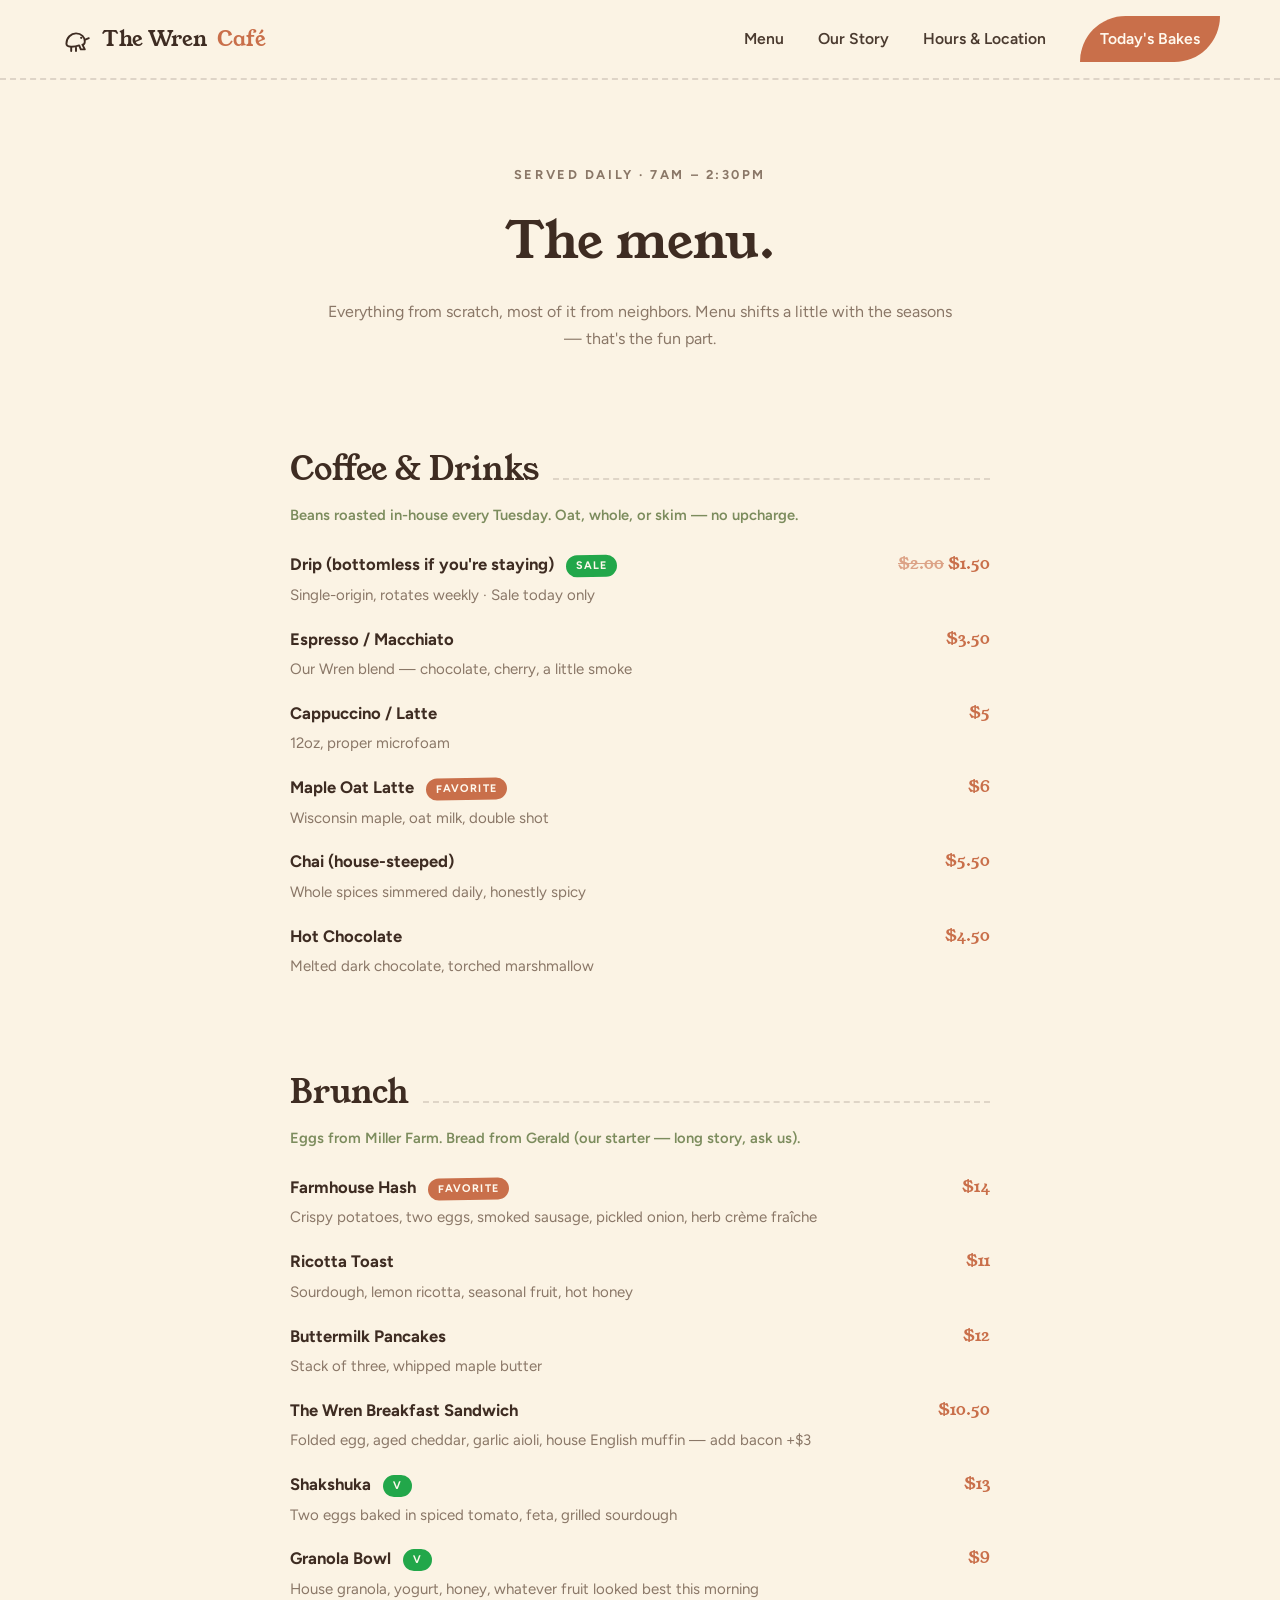
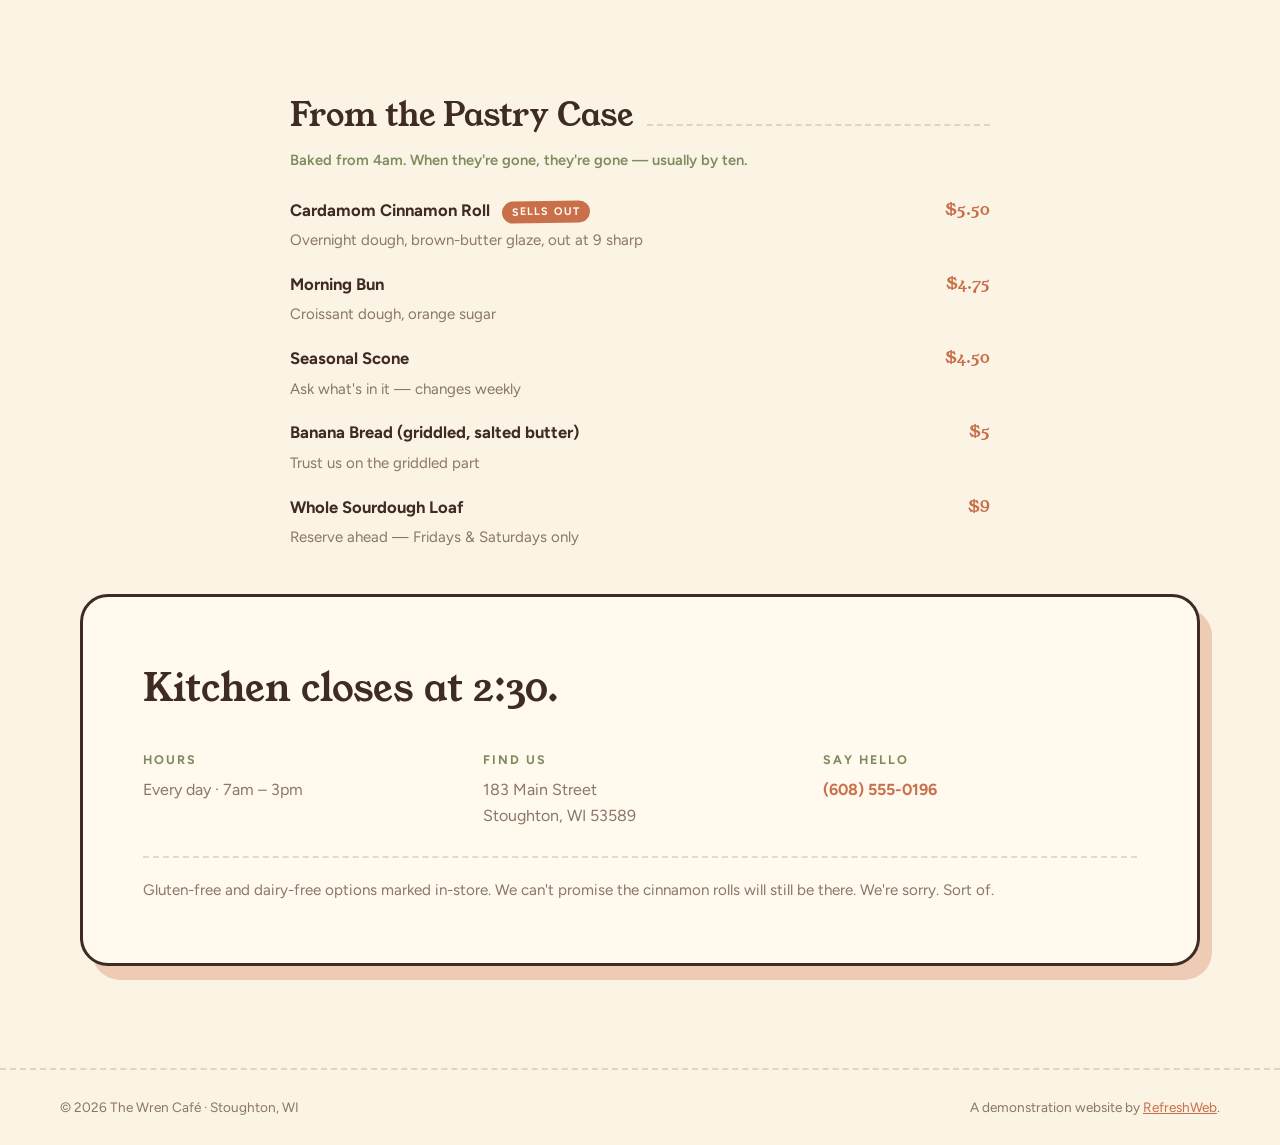
==== menu.html @ a98f98ad "Add explicit protected-logo marker and semantic alert tokens data-rw-protected="brand-logo" on the h" ====
<!DOCTYPE html>
<html lang="en">
<head>
  <meta charset="UTF-8">
  <meta name="viewport" content="width=device-width, initial-scale=1.0">
  <title>Menu — The Wren Café</title>
  <meta name="description" content="Breakfast, brunch, house-roasted coffee, and daily pastries at The Wren Café in Stoughton, WI.">
  <link rel="preconnect" href="https://fonts.googleapis.com">
  <link rel="preconnect" href="https://fonts.gstatic.com" crossorigin>
  <link href="https://fonts.googleapis.com/css2?family=Young+Serif&family=Figtree:ital,wght@0,400;0,500;0,600;0,700;1,400&display=swap" rel="stylesheet">
  <link rel="stylesheet" href="styles.css">
  <script>document.documentElement.classList.add("js")</script>
</head>
<body>

  <header class="site-header">
    <a href="index.html" class="brand" data-rw-protected="brand-logo">
      <svg class="brand-mark" viewBox="0 0 40 40" aria-hidden="true">
        <path d="M8 26c0-8 6-13 12-13 7 0 11 5 11 10 0 2-1 4-3 4l3 6h-5l-2-5c-6 2-16 3-16-2z" fill="none" stroke="currentColor" stroke-width="2.4" stroke-linejoin="round"/>
        <circle cx="26.5" cy="18.5" r="1.4" fill="currentColor"/>
        <path d="M31 21l5-2" stroke="currentColor" stroke-width="2.4" stroke-linecap="round"/>
        <path d="M14 31v4M20 31v4" stroke="currentColor" stroke-width="2.4" stroke-linecap="round"/>
      </svg>
      The Wren <span>Café</span>
    </a>
    <nav class="site-nav" id="site-nav">
      <a href="menu.html">Menu</a>
      <a href="index.html#home-story">Our Story</a>
      <a href="index.html#home-visit">Hours &amp; Location</a>
      <a href="menu.html#menu-pastry" class="nav-cta">Today's Bakes</a>
    </nav>
    <button class="nav-toggle" id="nav-toggle" aria-label="Menu"><span></span><span></span></button>
  </header>

  <main>
    <section class="page-hero" id="menu-hero">
      <p class="eyebrow reveal">Served daily · 7am – 2:30pm</p>
      <h1 class="reveal">The menu.</h1>
      <p class="reveal">Everything from scratch, most of it from neighbors. Menu shifts a little with the seasons — that's the fun part.</p>
    </section>

    <section class="menu-section" id="menu-coffee">
      <h2 class="reveal">Coffee &amp; Drinks</h2>
      <p class="menu-note reveal">Beans roasted in-house every Tuesday. Oat, whole, or skim — no upcharge.</p>
      <ul class="menu-list">
        <li class="reveal"><strong>Drip (bottomless if you're staying) <span class="menu-flag">sale</span></strong><span class="menu-price"><span style="text-decoration: line-through; opacity: 0.6;">$2.00</span> <span style="color: inherit;">$1.50</span></span><em>Single-origin, rotates weekly · Sale today only</em></li>
        <li class="reveal"><strong>Espresso / Macchiato</strong><span class="menu-price">$3.50</span><em>Our Wren blend — chocolate, cherry, a little smoke</em></li>
        <li class="reveal"><strong>Cappuccino / Latte</strong><span class="menu-price">$5</span><em>12oz, proper microfoam</em></li>
        <li class="reveal"><strong>Maple Oat Latte <span class="menu-flag hot">favorite</span></strong><span class="menu-price">$6</span><em>Wisconsin maple, oat milk, double shot</em></li>
        <li class="reveal"><strong>Chai (house-steeped)</strong><span class="menu-price">$5.50</span><em>Whole spices simmered daily, honestly spicy</em></li>
        <li class="reveal"><strong>Hot Chocolate</strong><span class="menu-price">$4.50</span><em>Melted dark chocolate, torched marshmallow</em></li>
      </ul>
    </section>

    <section class="menu-section" id="menu-brunch">
      <h2 class="reveal">Brunch</h2>
      <p class="menu-note reveal">Eggs from Miller Farm. Bread from Gerald (our starter — long story, ask us).</p>
      <ul class="menu-list">
        <li class="reveal"><strong>Farmhouse Hash <span class="menu-flag hot">favorite</span></strong><span class="menu-price">$14</span><em>Crispy potatoes, two eggs, smoked sausage, pickled onion, herb crème fraîche</em></li>
        <li class="reveal"><strong>Ricotta Toast</strong><span class="menu-price">$11</span><em>Sourdough, lemon ricotta, seasonal fruit, hot honey</em></li>
        <li class="reveal"><strong>Buttermilk Pancakes</strong><span class="menu-price">$12</span><em>Stack of three, whipped maple butter</em></li>
        <li class="reveal"><strong>The Wren Breakfast Sandwich</strong><span class="menu-price">$10.50</span><em>Folded egg, aged cheddar, garlic aioli, house English muffin — add bacon +$3</em></li>
        <li class="reveal"><strong>Shakshuka <span class="menu-flag">v</span></strong><span class="menu-price">$13</span><em>Two eggs baked in spiced tomato, feta, grilled sourdough</em></li>
        <li class="reveal"><strong>Granola Bowl <span class="menu-flag">v</span></strong><span class="menu-price">$9</span><em>House granola, yogurt, honey, whatever fruit looked best this morning</em></li>
      </ul>
    </section>

    <section class="menu-section" id="menu-pastry">
      <h2 class="reveal">From the Pastry Case</h2>
      <p class="menu-note reveal">Baked from 4am. When they're gone, they're gone — usually by ten.</p>
      <ul class="menu-list">
        <li class="reveal"><strong>Cardamom Cinnamon Roll <span class="menu-flag hot">sells out</span></strong><span class="menu-price">$5.50</span><em>Overnight dough, brown-butter glaze, out at 9 sharp</em></li>
        <li class="reveal"><strong>Morning Bun</strong><span class="menu-price">$4.75</span><em>Croissant dough, orange sugar</em></li>
        <li class="reveal"><strong>Seasonal Scone</strong><span class="menu-price">$4.50</span><em>Ask what's in it — changes weekly</em></li>
        <li class="reveal"><strong>Banana Bread (griddled, salted butter)</strong><span class="menu-price">$5</span><em>Trust us on the griddled part</em></li>
        <li class="reveal"><strong>Whole Sourdough Loaf</strong><span class="menu-price">$9</span><em>Reserve ahead — Fridays &amp; Saturdays only</em></li>
      </ul>
    </section>

    <section class="visit">
      <div class="visit-card reveal">
        <h2>Kitchen closes at 2:30.</h2>
        <div class="visit-grid">
          <div><h4>Hours</h4><p>Every day · 7am – 3pm</p></div>
          <div><h4>Find us</h4><p>183 Main Street<br>Stoughton, WI 53589</p></div>
          <div><h4>Say hello</h4><p><a href="tel:+16085550196">(608) 555-0196</a></p></div>
        </div>
        <p class="visit-note">Gluten-free and dairy-free options marked in-store. We can't promise the cinnamon rolls will still be there. We're sorry. Sort of.</p>
      </div>
    </section>
  </main>

  <footer class="site-footer">
    <p>© <span id="year"></span> The Wren Café · Stoughton, WI</p>
    <p class="footer-fine">A demonstration website by <a href="https://refreshweb.io">RefreshWeb</a>.</p>
  </footer>

  <script src="app.js"></script>
</body>
</html>
---- styles.css ----
/* ————— The Wren Café — warm & organic —————
   Palette: butter cream / espresso / terracotta / sage
   Type: Young Serif (display) + Figtree (body)     */

:root {
  --butter:     #FBF3E4;
  --cream:      #FFF9EE;
  --espresso:   #3E2C22;
  --espresso-d: #2C1F18;
  --terracotta: #C96F4A;
  --terra-soft: #E8B49B;
  --sage:       #7C8C5D;
  --ink:        #4A3A2F;
  --ink-soft:   #8A7767;
  --line:       rgba(62, 44, 34, 0.15);

  /* Semantic status tokens — derived from the site's own palette so
     alerts/success/error states stay on-brand instead of using generic
     red/green/yellow. */
  --success: var(--sage);     /* existing muted sage green */
  --warning: var(--terra-soft); /* existing pale peach, soft warning tone */
  --error:   #A85A3A;         /* deeper terracotta, distinct from decorative --terracotta */
  --info:    var(--terra-soft);

  --font-display: "Young Serif", Georgia, serif;
  --font-body:    "Figtree", -apple-system, sans-serif;
}

* { margin: 0; padding: 0; box-sizing: border-box; }
html { scroll-behavior: smooth; }

body {
  font-family: var(--font-body);
  background: var(--butter);
  color: var(--ink);
  line-height: 1.65;
  -webkit-font-smoothing: antialiased;
}

h1, h2, h3 { font-family: var(--font-display); font-weight: 400; color: var(--espresso); }
a { color: inherit; }

/* ————— Header ————— */
/* backdrop-filter lives on ::before (a sibling of .site-nav in the box
   tree), NOT on .site-header itself — putting it on the header would make
   the header the containing block for its fixed-position .site-nav child
   on mobile, collapsing the full-screen menu to the header's own height. */
.site-header {
  position: sticky; top: 0; z-index: 40;
  display: flex; align-items: center; justify-content: space-between;
  padding: 16px clamp(20px, 5vw, 60px);
  border-bottom: 2px dashed var(--line);
}
.site-header::before {
  content: ""; position: absolute; inset: 0; z-index: -1;
  background: color-mix(in srgb, var(--butter) 90%, transparent);
  backdrop-filter: blur(10px);
}

.brand {
  display: flex; align-items: center; gap: 10px;
  font-family: var(--font-display); font-size: 1.3rem; color: var(--espresso);
  text-decoration: none;
}
.brand span { color: var(--terracotta); }
.brand-mark { width: 32px; height: 32px; color: var(--espresso); }

.site-nav { display: flex; align-items: center; gap: clamp(18px, 3vw, 34px); }
.site-nav a {
  text-decoration: none; font-weight: 600; font-size: 0.98rem; color: var(--ink);
  transition: color 0.2s;
}
.site-nav a:hover { color: var(--terracotta); }
.nav-cta {
  background: var(--terracotta); color: var(--cream) !important;
  padding: 10px 20px; border-radius: 999px 8px 999px 8px;
  transition: border-radius 0.25s ease, background 0.2s !important;
}
.nav-cta:hover { border-radius: 8px 999px 8px 999px; background: #b55e3b; }

.nav-toggle { display: none; }

/* ————— Buttons & links ————— */
.btn {
  display: inline-block; text-decoration: none; text-align: center; cursor: pointer; border: none;
  font-family: var(--font-body); font-weight: 700; font-size: 1.02rem;
  padding: 15px 32px; border-radius: 999px 12px 999px 12px;
  transition: border-radius 0.25s ease, transform 0.2s ease, background 0.2s;
}
.btn:hover { border-radius: 12px 999px 12px 999px; transform: translateY(-2px); }
.btn-primary { background: var(--espresso); color: var(--cream); box-shadow: 0 10px 26px rgba(62, 44, 34, 0.25); }
.btn-primary:hover { background: var(--espresso-d); }
.btn-soft { background: rgba(62, 44, 34, 0.08); color: var(--espresso); }

.eyebrow {
  font-size: 0.8rem; font-weight: 700; letter-spacing: 0.2em; text-transform: uppercase;
  color: var(--sage); margin-bottom: 14px;
}
.eyebrow.light { color: var(--terra-soft); }

.text-link { font-weight: 700; color: var(--espresso); text-decoration: none; border-bottom: 2px solid var(--terracotta); padding-bottom: 2px; }
.text-link.light { color: var(--cream); border-color: var(--terra-soft); }

/* ————— Hero ————— */
.hero {
  display: grid; grid-template-columns: 1.15fr 0.85fr; align-items: center;
  gap: clamp(24px, 5vw, 60px);
  max-width: 1200px; margin: 0 auto;
  padding: clamp(48px, 8vw, 104px) clamp(20px, 5vw, 60px);
}

.hero h1 {
  font-size: clamp(2.1rem, 4.8vw, 3.5rem); line-height: 1.12; margin-bottom: 22px;
}
.tilt {
  display: inline-block; background: var(--terracotta); color: var(--cream);
  padding: 0 14px 4px; border-radius: 12px; transform: rotate(-2deg);
}
.hero-lede { font-size: 1.12rem; color: var(--ink-soft); max-width: 50ch; margin-bottom: 30px; }
.hero-actions { display: flex; gap: 14px; flex-wrap: wrap; }

/* hero art — CSS coffee cup */
.hero-plate { position: relative; display: grid; place-items: center; }
.plate {
  width: clamp(240px, 26vw, 330px); aspect-ratio: 1; border-radius: 50%;
  background: radial-gradient(circle at 35% 30%, var(--cream), #F3E5C9 70%);
  border: 3px solid var(--espresso);
  display: grid; place-items: center;
  box-shadow: 12px 14px 0 rgba(62, 44, 34, 0.15);
}
.cup { position: relative; width: 46%; }
.cup-body {
  width: 100%; aspect-ratio: 1.5; border-radius: 0 0 46% 46% / 0 0 80% 80%;
  background: var(--terracotta); border: 3px solid var(--espresso); border-top-width: 4px;
  position: relative;
}
.cup-body::after {
  content: ""; position: absolute; right: -26px; top: 8%;
  width: 26px; height: 55%; border: 3px solid var(--espresso); border-left: none;
  border-radius: 0 20px 20px 0;
}
.saucer {
  width: 130%; height: 14px; margin: 6px 0 0 -15%;
  background: var(--cream); border: 3px solid var(--espresso); border-radius: 999px;
}
.steam { position: absolute; top: -44px; left: 0; right: 0; display: flex; justify-content: center; gap: 12px; }
.steam i {
  width: 4px; height: 30px; border-radius: 4px; background: var(--espresso); opacity: 0.35;
  animation: steam 2.6s ease-in-out infinite;
}
.steam i:nth-child(2) { animation-delay: 0.5s; height: 38px; }
.steam i:nth-child(3) { animation-delay: 1s; }
@keyframes steam {
  0%, 100% { transform: translateY(0) scaleY(0.9); opacity: 0.15; }
  50%      { transform: translateY(-8px) scaleY(1.1); opacity: 0.4; }
}
.hero-sticker {
  position: absolute; top: 4%; right: 6%;
  width: 74px; aspect-ratio: 1; border-radius: 50%;
  background: var(--sage); color: var(--cream);
  font-family: var(--font-display); font-size: 1rem; line-height: 1.1;
  display: grid; place-content: center; text-align: center;
  transform: rotate(8deg);
  box-shadow: 4px 6px 0 rgba(62, 44, 34, 0.18);
}

/* ————— Wave dividers ————— */
.wave { display: block; width: 100%; height: 48px; }
.wave.flip { transform: scaleY(-1); }

/* ————— Favorites (dark band) ————— */
.favorites {
  background: var(--espresso); color: var(--cream);
  padding: clamp(48px, 7vw, 90px) clamp(20px, 5vw, 60px) clamp(56px, 8vw, 100px);
  text-align: center;
}
.section-head { max-width: 680px; margin: 0 auto 44px; }
.section-head h2 { font-size: clamp(1.7rem, 3.4vw, 2.5rem); color: var(--cream); }

.fav-grid {
  display: grid; grid-template-columns: repeat(auto-fit, minmax(230px, 1fr));
  gap: 18px; max-width: 1120px; margin: 0 auto 36px; text-align: left;
}
.fav-card {
  position: relative;
  background: var(--espresso-d); border: 1px solid rgba(251, 243, 228, 0.14);
  border-radius: 20px 6px 20px 6px; padding: 28px 24px;
  transition: transform 0.22s ease, border-color 0.22s;
}
.fav-card:hover { transform: translateY(-6px) rotate(-0.5deg); border-color: var(--terra-soft); }
.fav-badge {
  position: absolute; top: -12px; right: 16px;
  background: var(--terracotta); color: var(--cream);
  font-size: 0.72rem; font-weight: 700; letter-spacing: 0.12em; text-transform: uppercase;
  padding: 4px 12px; border-radius: 999px; transform: rotate(2deg);
}
.fav-card h3 { color: var(--cream); font-size: 1.18rem; margin-bottom: 10px; }
.fav-card p { font-size: 0.93rem; color: rgba(251, 243, 228, 0.72); margin-bottom: 16px; }
.fav-price { font-family: var(--font-display); color: var(--terra-soft); font-size: 1.1rem; }

/* ————— Story ————— */
.story {
  display: grid; grid-template-columns: 0.8fr 1.2fr; align-items: center;
  gap: clamp(28px, 5vw, 72px);
  max-width: 1120px; margin: 0 auto;
  padding: clamp(56px, 8vw, 104px) clamp(20px, 5vw, 60px);
}
.story-frame {
  background: var(--cream); border: 3px solid var(--espresso);
  border-radius: 50% 50% 50% 50% / 42% 42% 58% 58%;
  padding: 8%;
  box-shadow: 10px 12px 0 rgba(124, 140, 93, 0.35);
  transform: rotate(-2deg);
}
.story-wren { display: block; width: 100%; }
.story-copy h2 { font-size: clamp(1.7rem, 3.2vw, 2.4rem); margin-bottom: 20px; }
.story-copy p { color: var(--ink-soft); margin-bottom: 16px; max-width: 58ch; }

/* ————— Visit ————— */
.visit { padding: 0 clamp(20px, 5vw, 60px) clamp(64px, 8vw, 110px); }
.visit-card {
  max-width: 1120px; margin: 0 auto;
  background: var(--cream); border: 3px solid var(--espresso);
  border-radius: 28px; padding: clamp(32px, 5vw, 60px);
  box-shadow: 12px 14px 0 rgba(201, 111, 74, 0.3);
}
.visit-card h2 { font-size: clamp(1.7rem, 3.2vw, 2.4rem); margin-bottom: 30px; }
.visit-grid { display: grid; grid-template-columns: repeat(auto-fit, minmax(200px, 1fr)); gap: 26px; margin-bottom: 26px; }
.visit-grid h4 {
  font-family: var(--font-body); font-size: 0.78rem; font-weight: 700;
  letter-spacing: 0.16em; text-transform: uppercase; color: var(--sage); margin-bottom: 6px;
}
.visit-grid p { color: var(--ink-soft); }
.visit-grid a { color: var(--terracotta); font-weight: 700; text-decoration: none; }
.visit-note { border-top: 2px dashed var(--line); padding-top: 20px; color: var(--ink-soft); font-size: 0.95rem; }
.visit-note a { color: var(--terracotta); font-weight: 700; }

/* ————— Footer ————— */
.site-footer {
  border-top: 2px dashed var(--line);
  padding: 26px clamp(20px, 5vw, 60px);
  display: flex; justify-content: space-between; flex-wrap: wrap; gap: 10px;
  font-size: 0.85rem; color: var(--ink-soft);
}
.footer-fine a { color: var(--terracotta); }

/* ————— Menu page ————— */
.page-hero { max-width: 760px; margin: 0 auto; text-align: center; padding: clamp(48px, 7vw, 84px) clamp(20px, 5vw, 60px) clamp(24px, 4vw, 48px); }
.page-hero h1 { font-size: clamp(2.1rem, 4.4vw, 3.2rem); margin-bottom: 16px; }
.page-hero p { color: var(--ink-soft); }

.menu-section { max-width: 820px; margin: 0 auto; padding: clamp(24px, 4vw, 44px) clamp(20px, 5vw, 60px); }
.menu-section h2 {
  font-size: clamp(1.5rem, 3vw, 2rem); margin-bottom: 6px;
  display: flex; align-items: baseline; gap: 14px;
}
.menu-section h2::after { content: ""; flex: 1; border-bottom: 2px dashed var(--line); }
.menu-note { color: var(--sage); font-weight: 600; font-size: 0.92rem; margin-bottom: 24px; }

.menu-list { list-style: none; display: grid; gap: 18px; }
.menu-list li { display: grid; grid-template-columns: 1fr auto; gap: 4px 18px; }
.menu-list strong { font-weight: 700; color: var(--espresso); font-size: 1.04rem; }
.menu-list em { grid-column: 1; font-style: normal; color: var(--ink-soft); font-size: 0.94rem; }
.menu-price { font-family: var(--font-display); color: var(--terracotta); white-space: nowrap; }

.menu-flag {
  display: inline-block; margin-left: 8px; transform: rotate(-1deg);
  background: #22a74a; color: var(--cream);
  font-size: 0.68rem; font-weight: 700; letter-spacing: 0.1em; text-transform: uppercase;
  padding: 2px 10px; border-radius: 999px; vertical-align: middle;
}
.menu-flag:has-text("sale") {
  background: #22a74a;
}
.menu-flag.hot { background: var(--terracotta); }

/* ————— Reveal ————— */
.js .reveal { opacity: 0; transform: translateY(20px); transition: opacity 0.7s ease, transform 0.7s ease; }
.reveal.in { opacity: 1; transform: none; }

/* ————— Mobile ————— */
@media (max-width: 860px) {
  .hero { grid-template-columns: 1fr; }
  .hero-plate { order: -1; }
  .plate { width: 200px; box-shadow: 8px 9px 0 rgba(62, 44, 34, 0.15); }
  .hero-sticker { width: 60px; font-size: 0.85rem; }
  .story { grid-template-columns: 1fr; }
  .story-art { max-width: 250px; margin: 0 auto; }

  .site-nav {
    position: fixed; inset: 66px 0 0 0; z-index: 39; overflow-y: auto;
    flex-direction: column; align-items: stretch; gap: 0;
    background: var(--butter); border-bottom: 2px dashed var(--line);
    display: none; padding: 8px 20px 20px;
  }
  .site-nav.open { display: flex; }
  .site-nav a { padding: 14px 4px; font-size: 1.08rem; border-bottom: 1px dashed var(--line); }
  .site-nav a:last-child { border-bottom: none; }
  .nav-cta { text-align: center; margin-top: 12px; }

  .nav-toggle {
    display: flex; flex-direction: column; gap: 5px;
    background: none; border: none; cursor: pointer; padding: 8px;
  }
  .nav-toggle span { width: 22px; height: 2.5px; border-radius: 2px; background: var(--espresso); transition: transform 0.2s; }
  .nav-toggle.open span:first-child { transform: translateY(3.75px) rotate(45deg); }
  .nav-toggle.open span:last-child { transform: translateY(-3.75px) rotate(-45deg); }
}
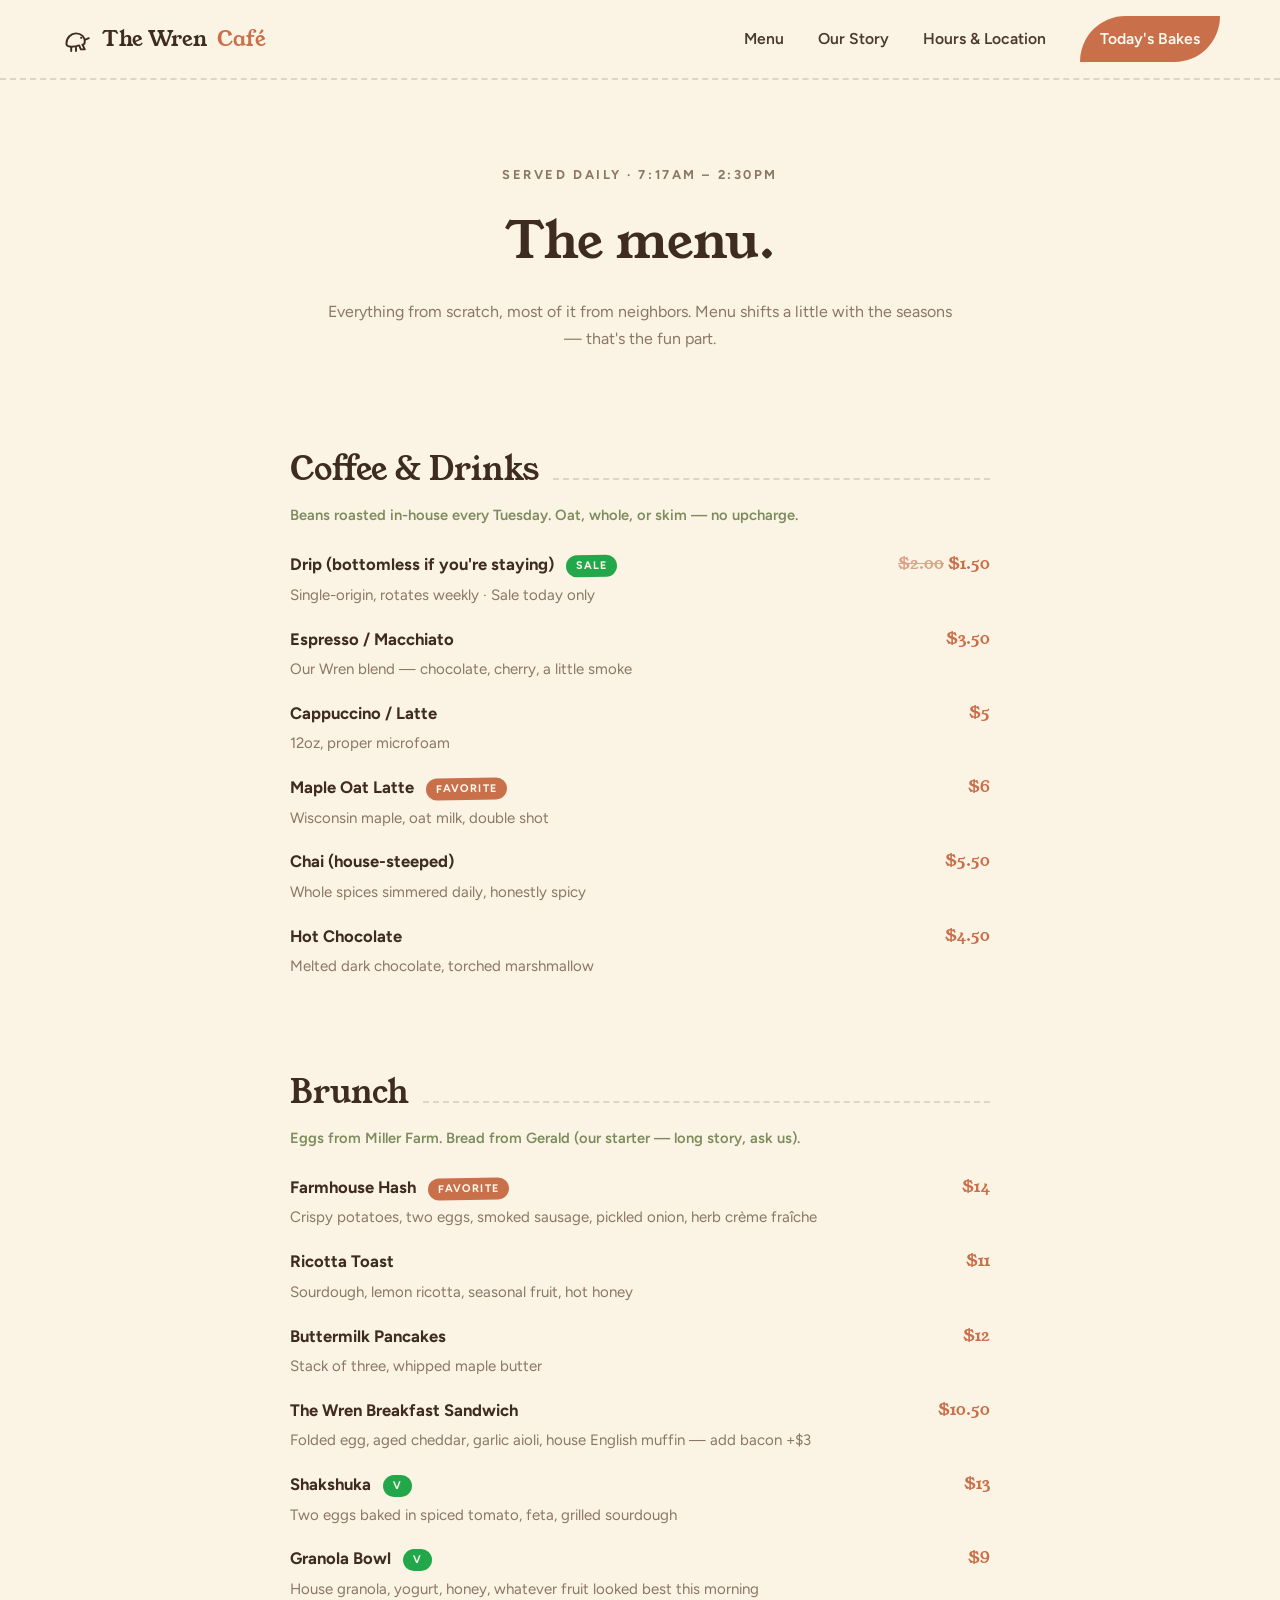
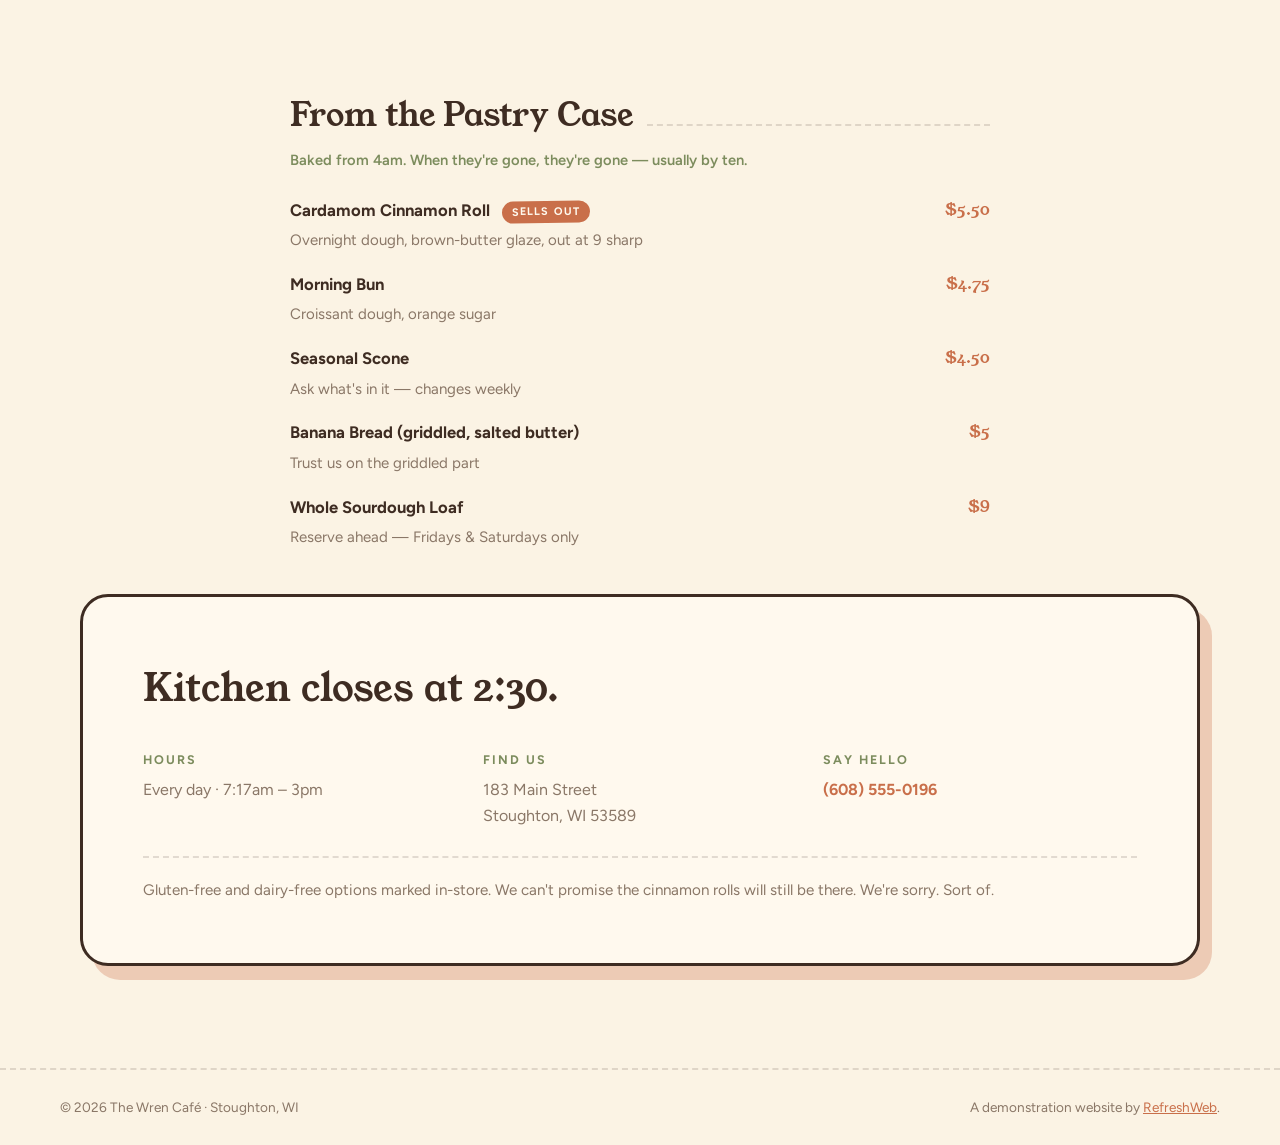
==== commit 8ec8b0c8: "RefreshWeb: Change business opening time from 7am to 7:17am across all mentions on the site." ====
--- a/menu.html
+++ b/menu.html
@@ -34,7 +34,7 @@
 
   <main>
     <section class="page-hero" id="menu-hero">
-      <p class="eyebrow reveal">Served daily · 7am – 2:30pm</p>
+      <p class="eyebrow reveal">Served daily · 7:17am – 2:30pm</p>
       <h1 class="reveal">The menu.</h1>
       <p class="reveal">Everything from scratch, most of it from neighbors. Menu shifts a little with the seasons — that's the fun part.</p>
     </section>
@@ -81,7 +81,7 @@
       <div class="visit-card reveal">
         <h2>Kitchen closes at 2:30.</h2>
         <div class="visit-grid">
-          <div><h4>Hours</h4><p>Every day · 7am – 3pm</p></div>
+          <div><h4>Hours</h4><p>Every day · 7:17am – 3pm</p></div>
           <div><h4>Find us</h4><p>183 Main Street<br>Stoughton, WI 53589</p></div>
           <div><h4>Say hello</h4><p><a href="tel:+16085550196">(608) 555-0196</a></p></div>
         </div>
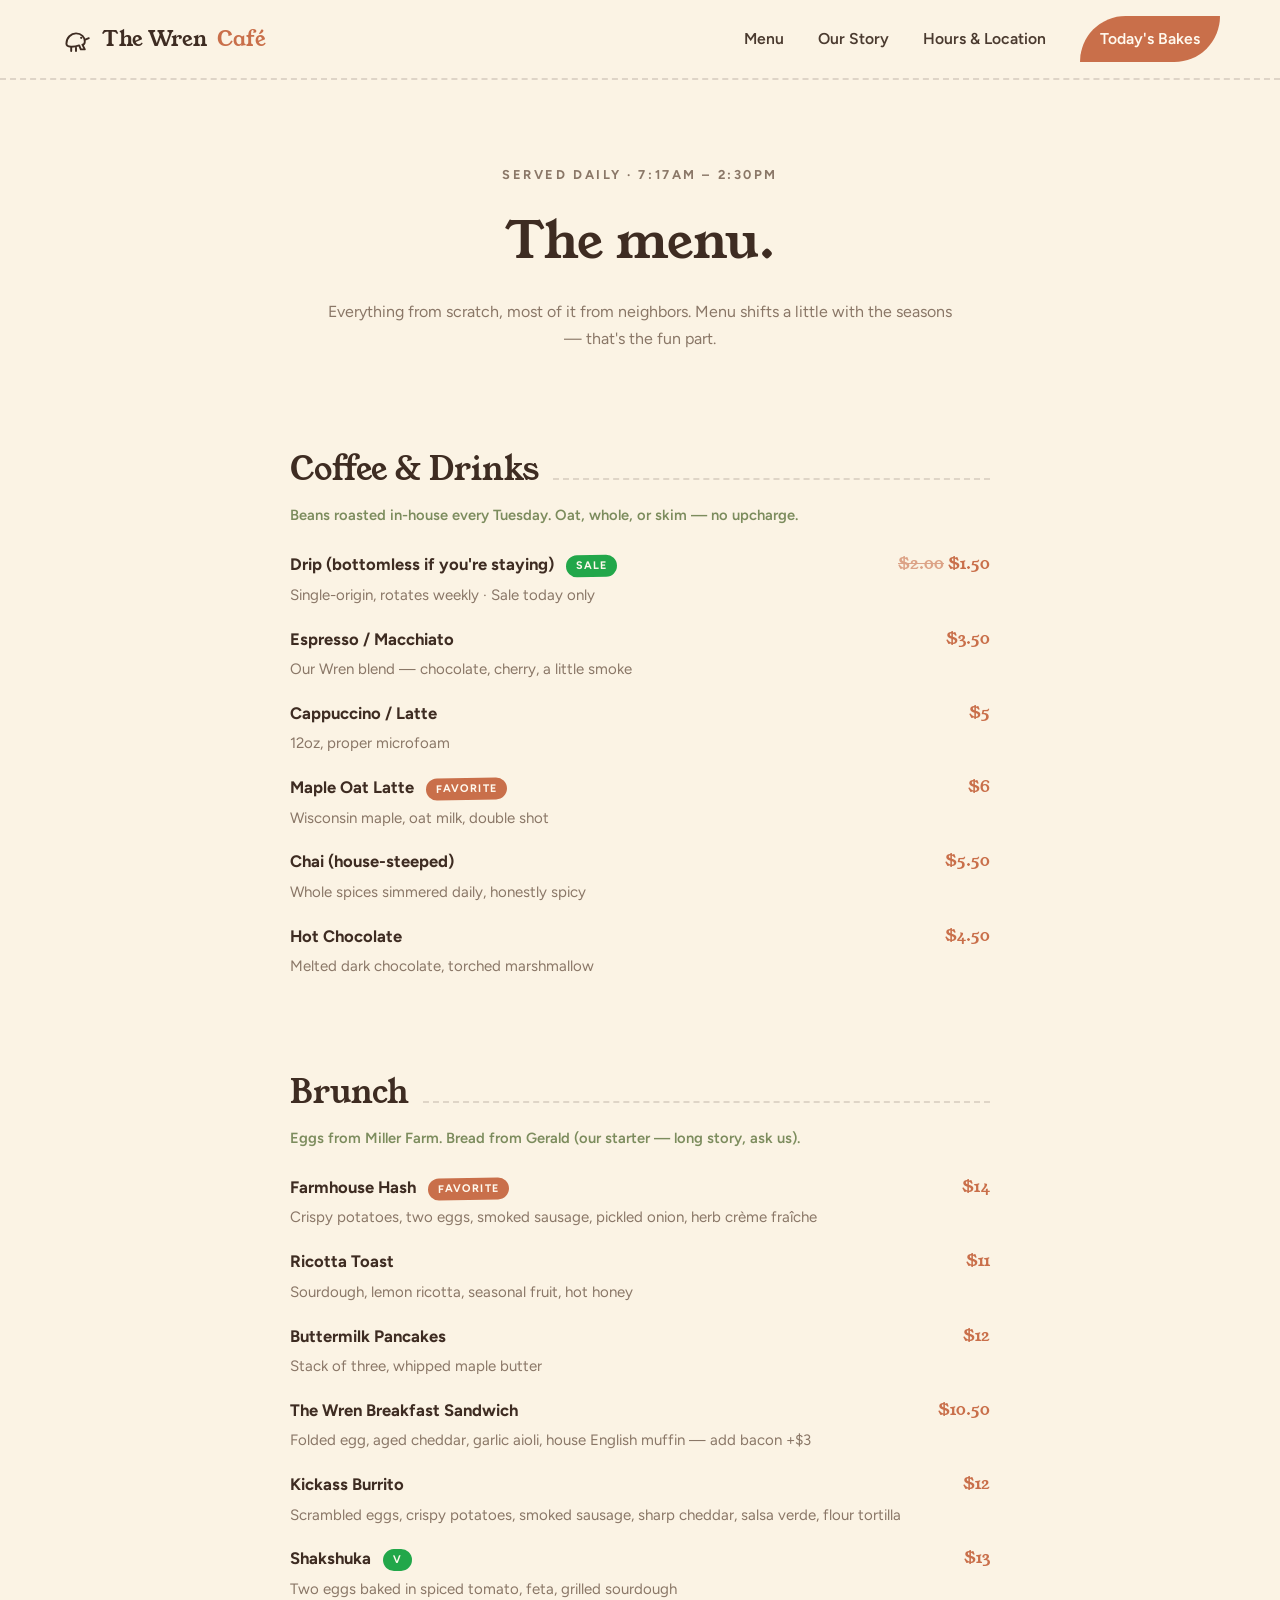
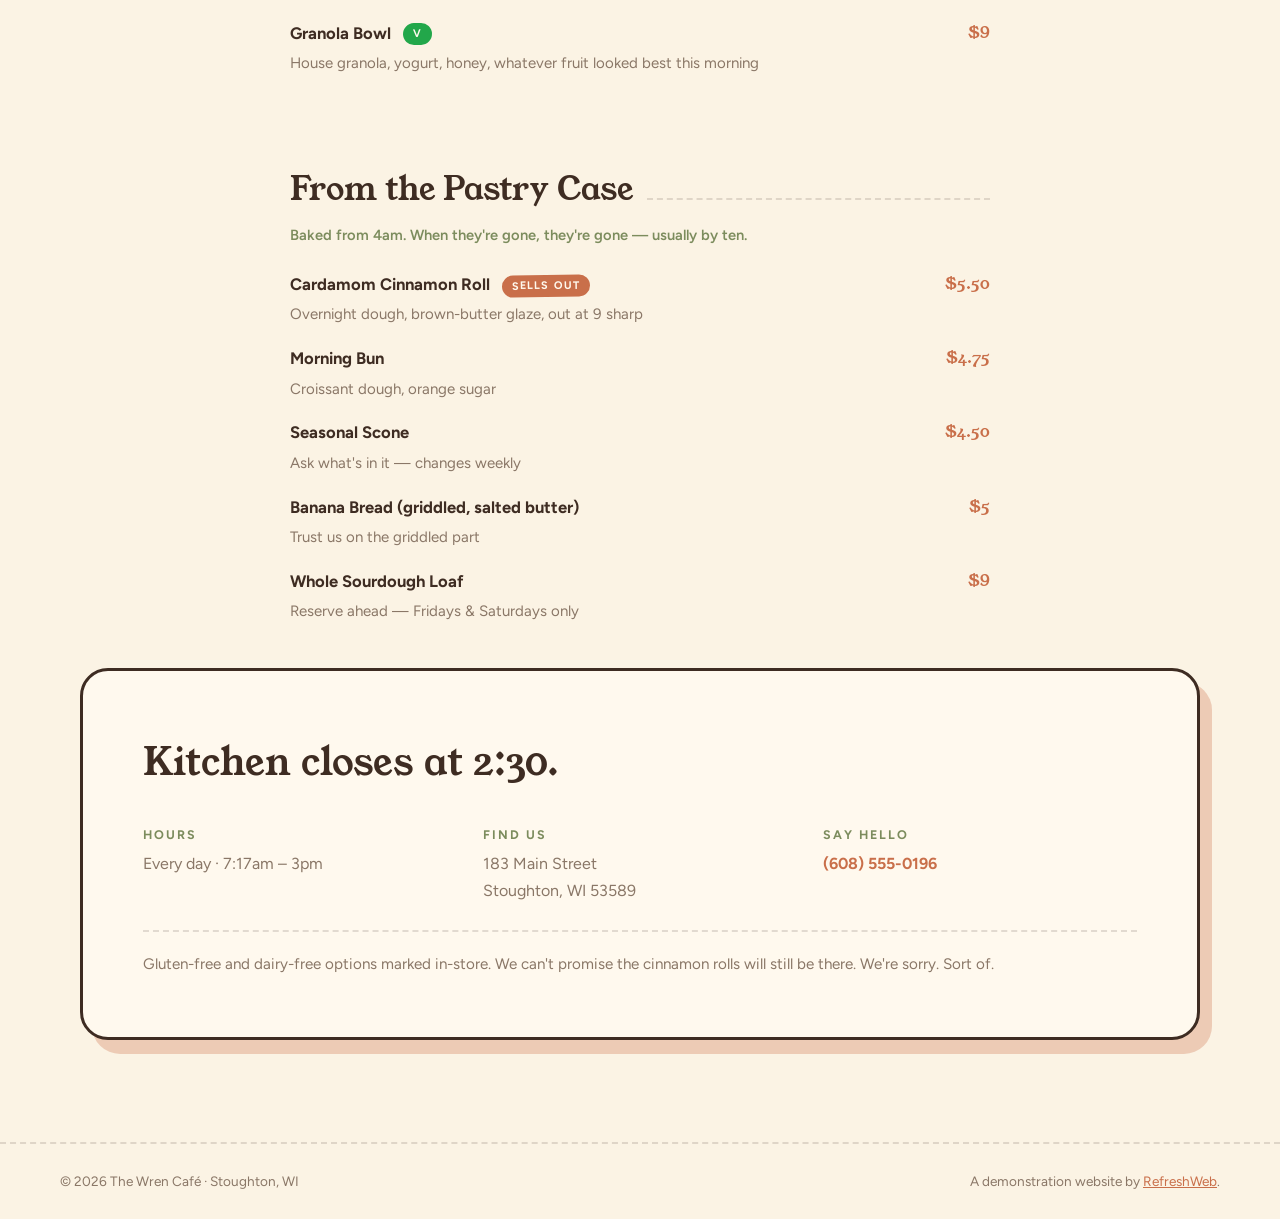
==== commit e4792ef8: "RefreshWeb: Add a new brunch menu item called 'Kickass Burrito' priced at $12 with a custom descript" ====
--- a/menu.html
+++ b/menu.html
@@ -60,6 +60,7 @@
         <li class="reveal"><strong>Ricotta Toast</strong><span class="menu-price">$11</span><em>Sourdough, lemon ricotta, seasonal fruit, hot honey</em></li>
         <li class="reveal"><strong>Buttermilk Pancakes</strong><span class="menu-price">$12</span><em>Stack of three, whipped maple butter</em></li>
         <li class="reveal"><strong>The Wren Breakfast Sandwich</strong><span class="menu-price">$10.50</span><em>Folded egg, aged cheddar, garlic aioli, house English muffin — add bacon +$3</em></li>
+        <li class="reveal"><strong>Kickass Burrito</strong><span class="menu-price">$12</span><em>Scrambled eggs, crispy potatoes, smoked sausage, sharp cheddar, salsa verde, flour tortilla</em></li>
         <li class="reveal"><strong>Shakshuka <span class="menu-flag">v</span></strong><span class="menu-price">$13</span><em>Two eggs baked in spiced tomato, feta, grilled sourdough</em></li>
         <li class="reveal"><strong>Granola Bowl <span class="menu-flag">v</span></strong><span class="menu-price">$9</span><em>House granola, yogurt, honey, whatever fruit looked best this morning</em></li>
       </ul>
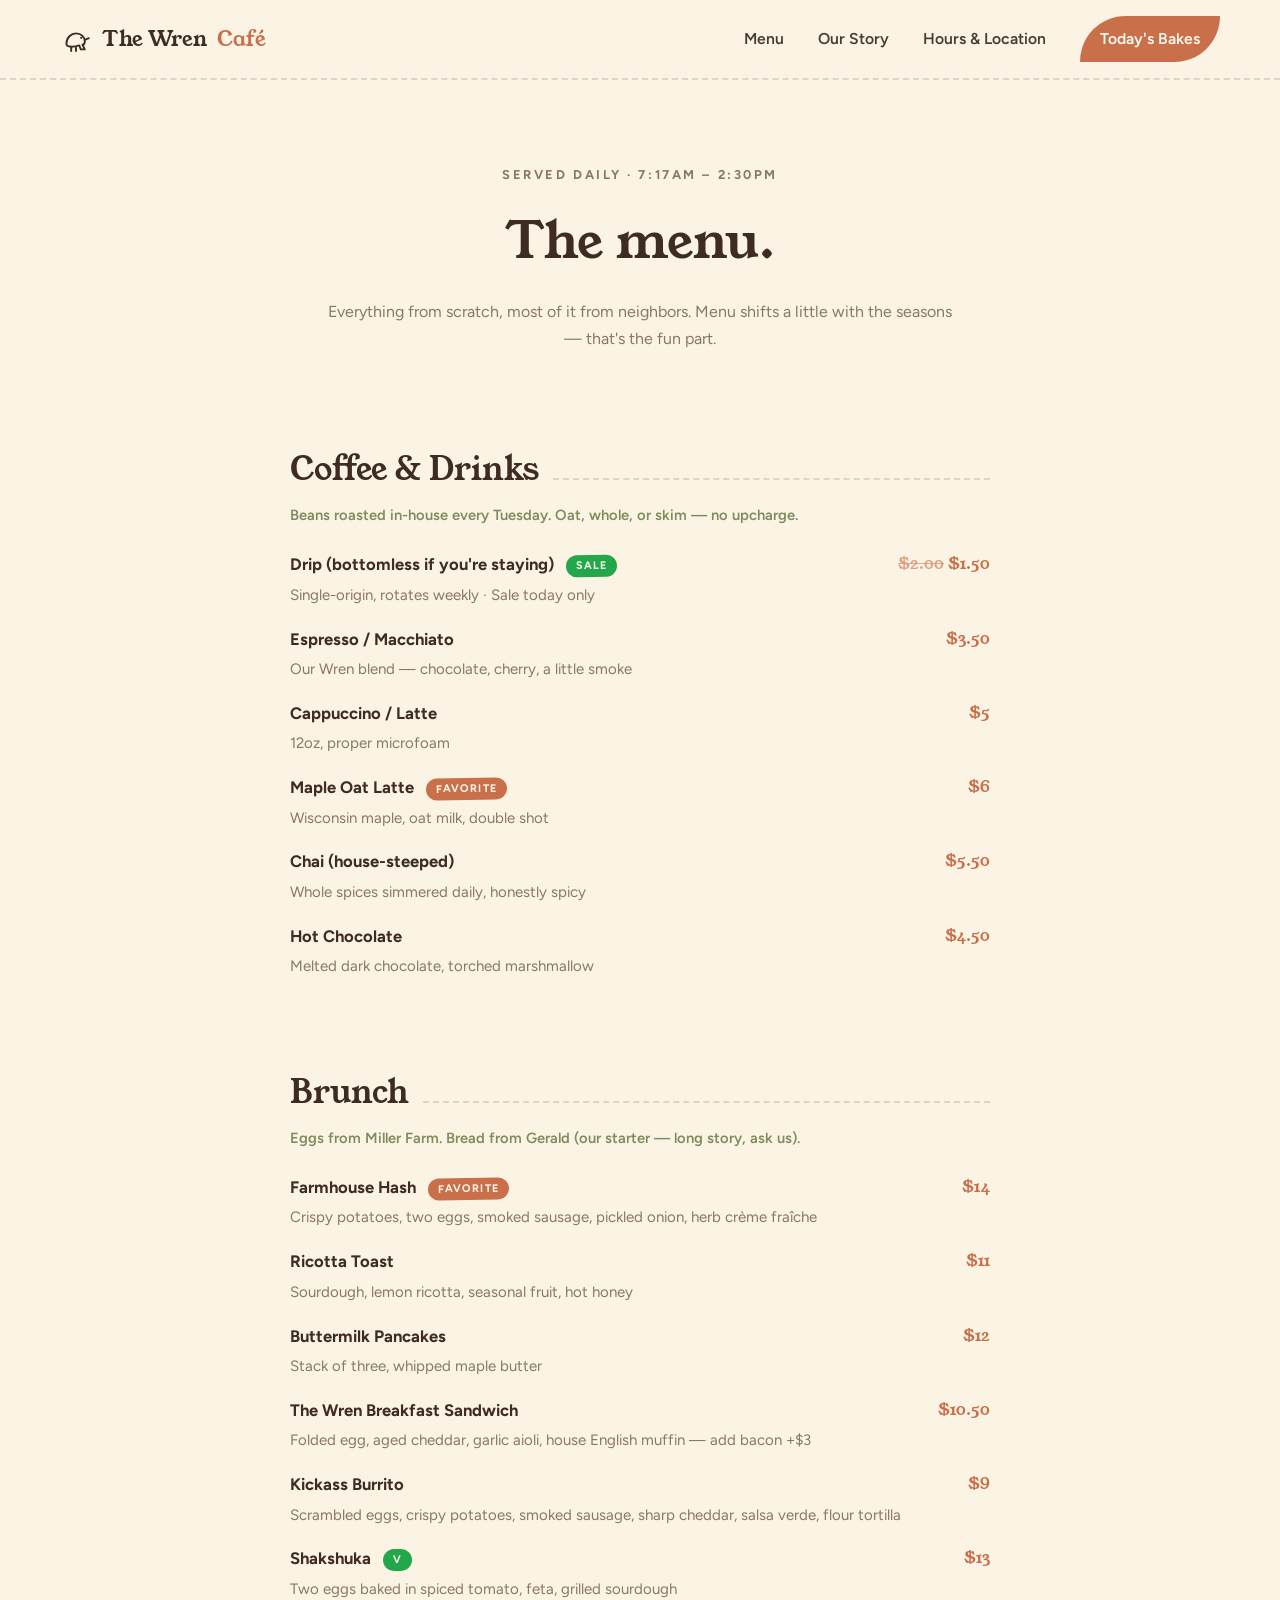
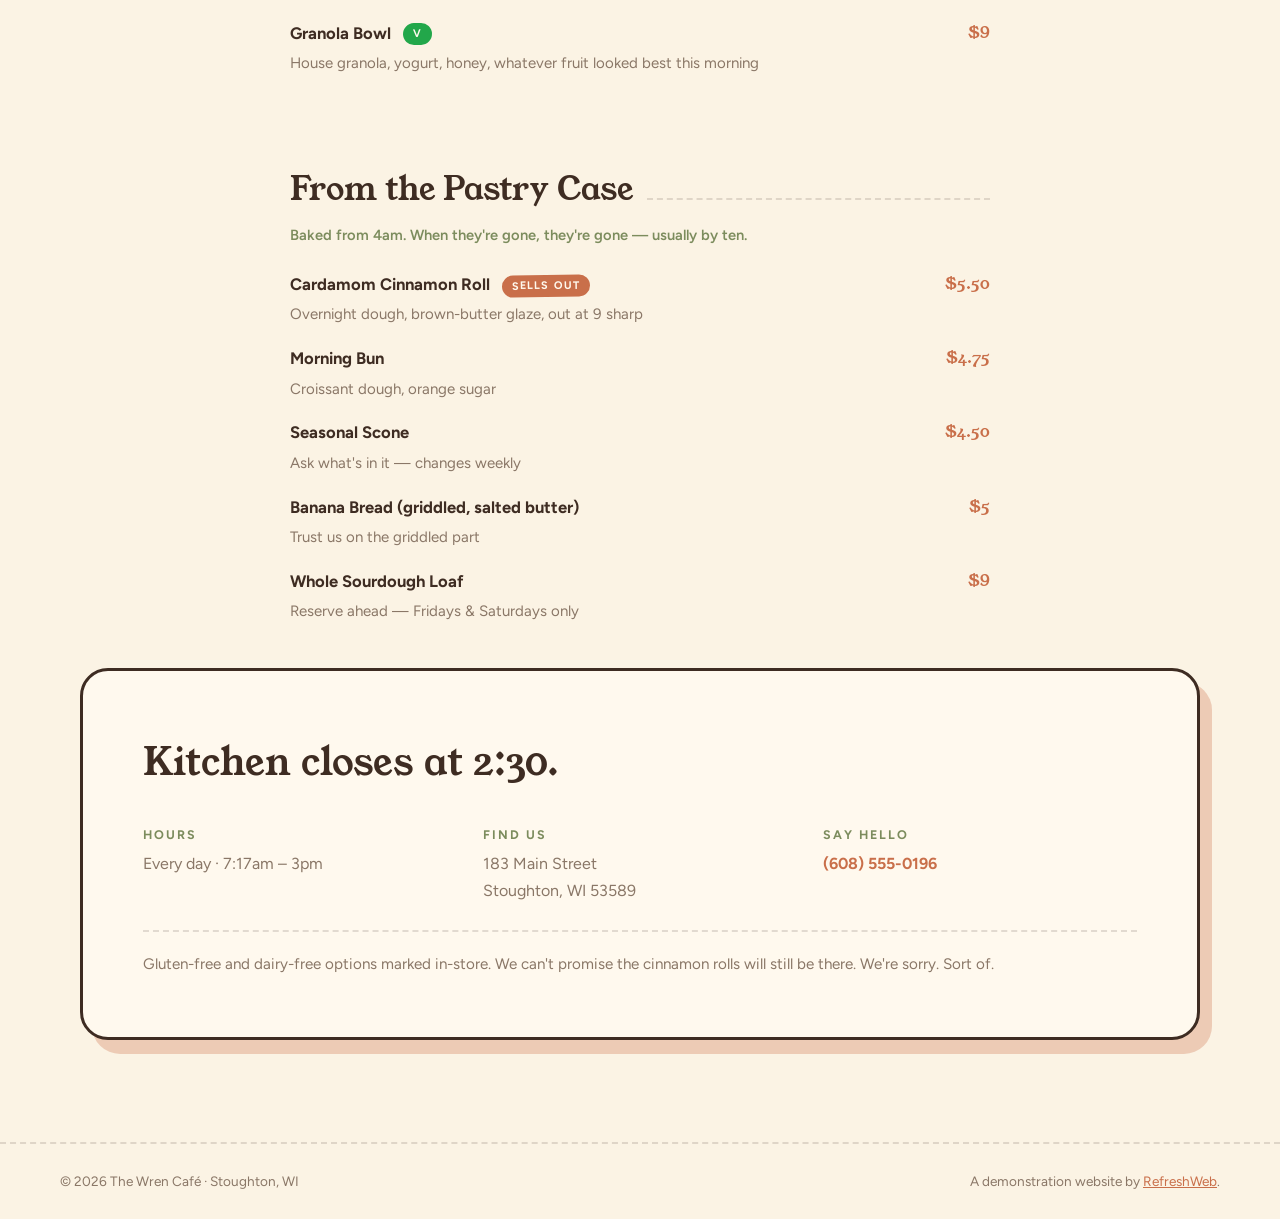
==== commit 890ac046: "RefreshWeb: Update the Kickass Burrito price from $12 to $9" ====
--- a/menu.html
+++ b/menu.html
@@ -60,7 +60,7 @@
         <li class="reveal"><strong>Ricotta Toast</strong><span class="menu-price">$11</span><em>Sourdough, lemon ricotta, seasonal fruit, hot honey</em></li>
         <li class="reveal"><strong>Buttermilk Pancakes</strong><span class="menu-price">$12</span><em>Stack of three, whipped maple butter</em></li>
         <li class="reveal"><strong>The Wren Breakfast Sandwich</strong><span class="menu-price">$10.50</span><em>Folded egg, aged cheddar, garlic aioli, house English muffin — add bacon +$3</em></li>
-        <li class="reveal"><strong>Kickass Burrito</strong><span class="menu-price">$12</span><em>Scrambled eggs, crispy potatoes, smoked sausage, sharp cheddar, salsa verde, flour tortilla</em></li>
+        <li class="reveal"><strong>Kickass Burrito</strong><span class="menu-price">$9</span><em>Scrambled eggs, crispy potatoes, smoked sausage, sharp cheddar, salsa verde, flour tortilla</em></li>
         <li class="reveal"><strong>Shakshuka <span class="menu-flag">v</span></strong><span class="menu-price">$13</span><em>Two eggs baked in spiced tomato, feta, grilled sourdough</em></li>
         <li class="reveal"><strong>Granola Bowl <span class="menu-flag">v</span></strong><span class="menu-price">$9</span><em>House granola, yogurt, honey, whatever fruit looked best this morning</em></li>
       </ul>
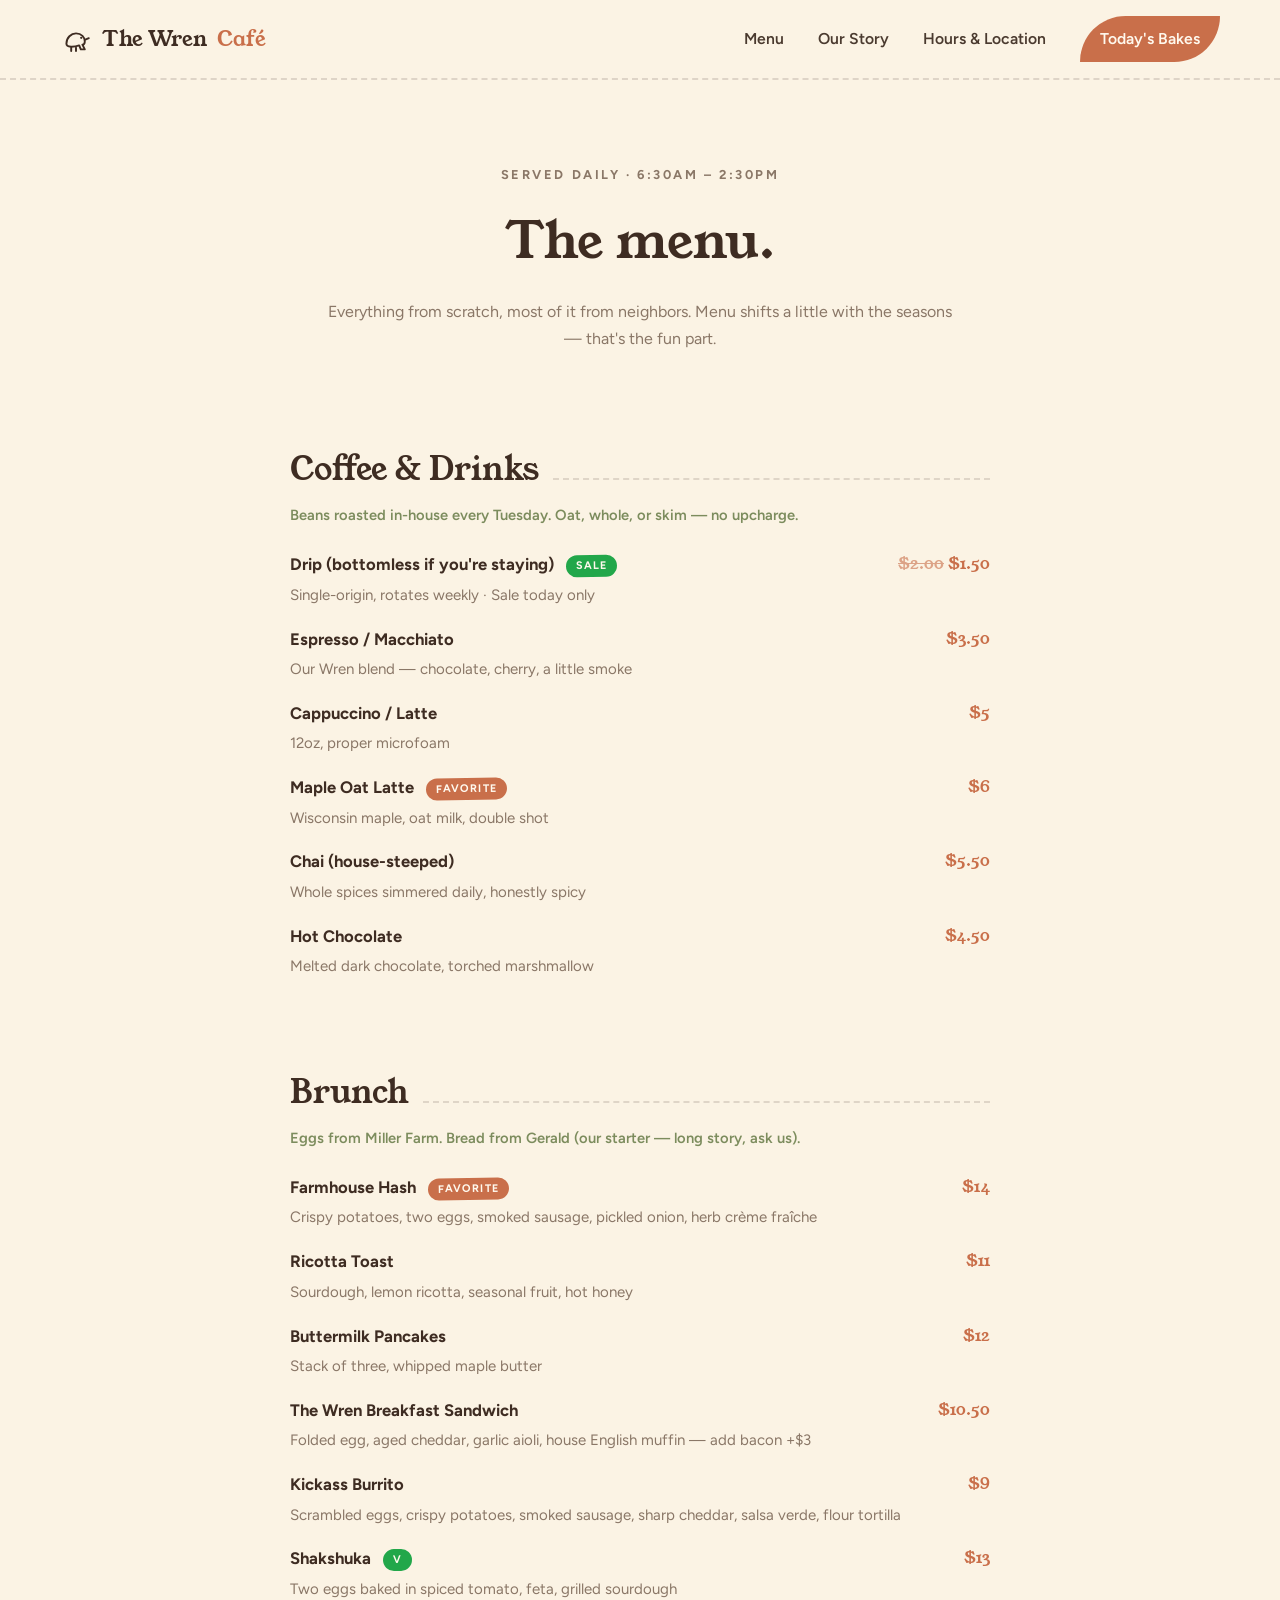
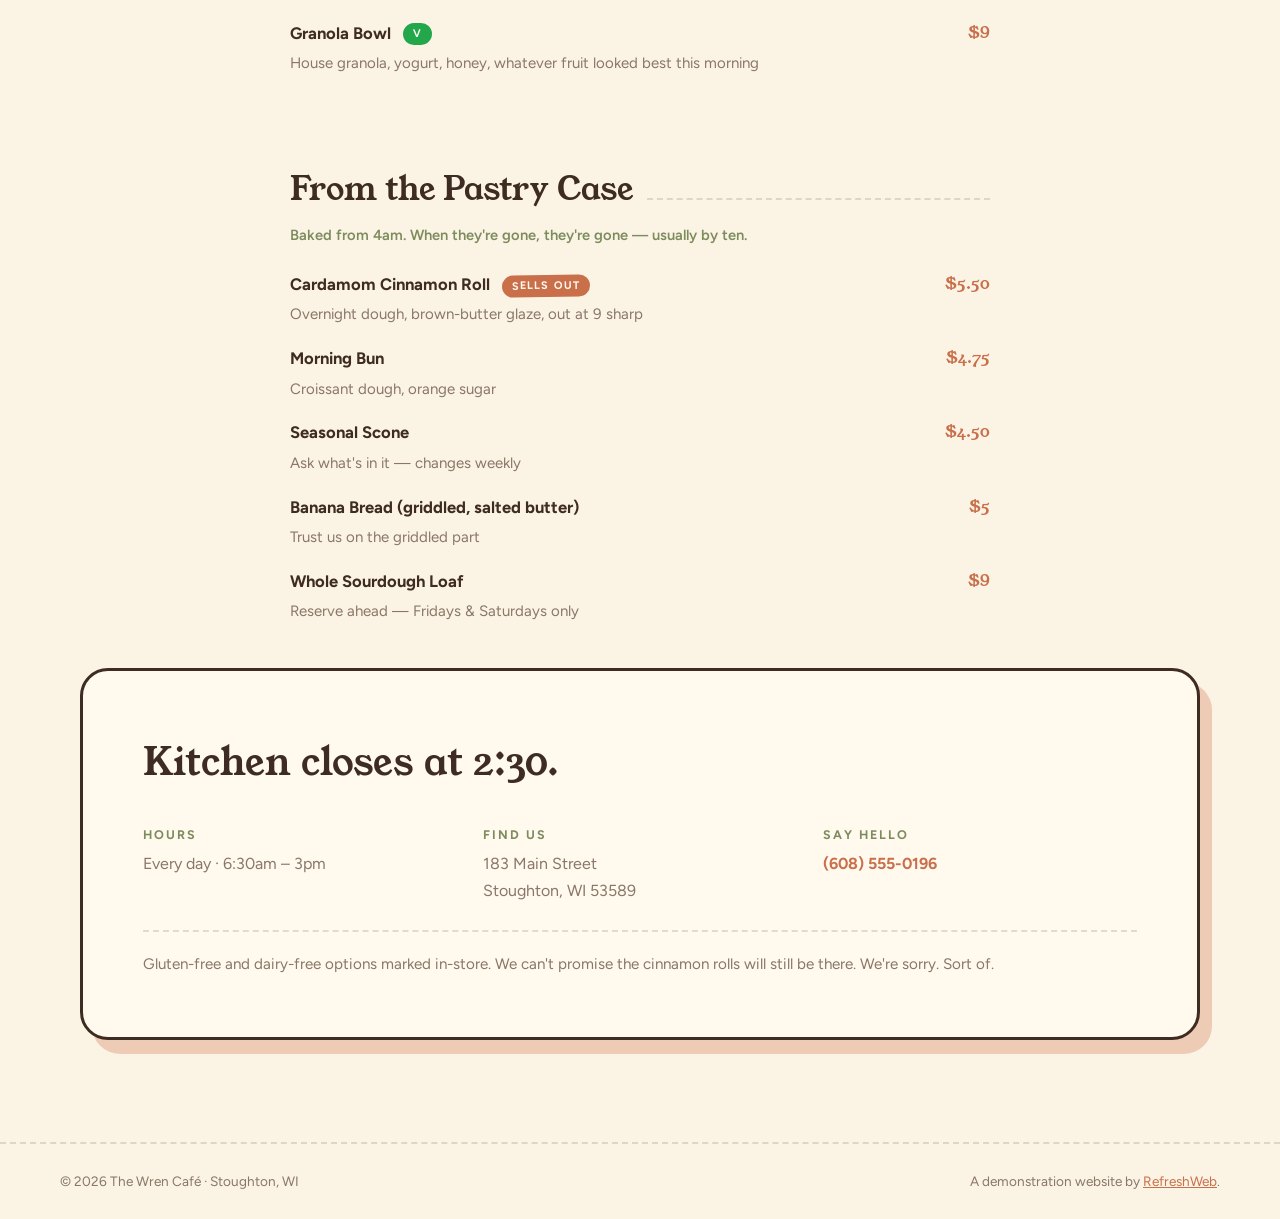
==== commit e465c8bd: "RefreshWeb: Change café opening hours from 7:17am to 6:30am across all pages and sections" ====
--- a/menu.html
+++ b/menu.html
@@ -34,7 +34,7 @@
 
   <main>
     <section class="page-hero" id="menu-hero">
-      <p class="eyebrow reveal">Served daily · 7:17am – 2:30pm</p>
+      <p class="eyebrow reveal">Served daily · 6:30am – 2:30pm</p>
       <h1 class="reveal">The menu.</h1>
       <p class="reveal">Everything from scratch, most of it from neighbors. Menu shifts a little with the seasons — that's the fun part.</p>
     </section>
@@ -82,7 +82,7 @@
       <div class="visit-card reveal">
         <h2>Kitchen closes at 2:30.</h2>
         <div class="visit-grid">
-          <div><h4>Hours</h4><p>Every day · 7:17am – 3pm</p></div>
+          <div><h4>Hours</h4><p>Every day · 6:30am – 3pm</p></div>
           <div><h4>Find us</h4><p>183 Main Street<br>Stoughton, WI 53589</p></div>
           <div><h4>Say hello</h4><p><a href="tel:+16085550196">(608) 555-0196</a></p></div>
         </div>
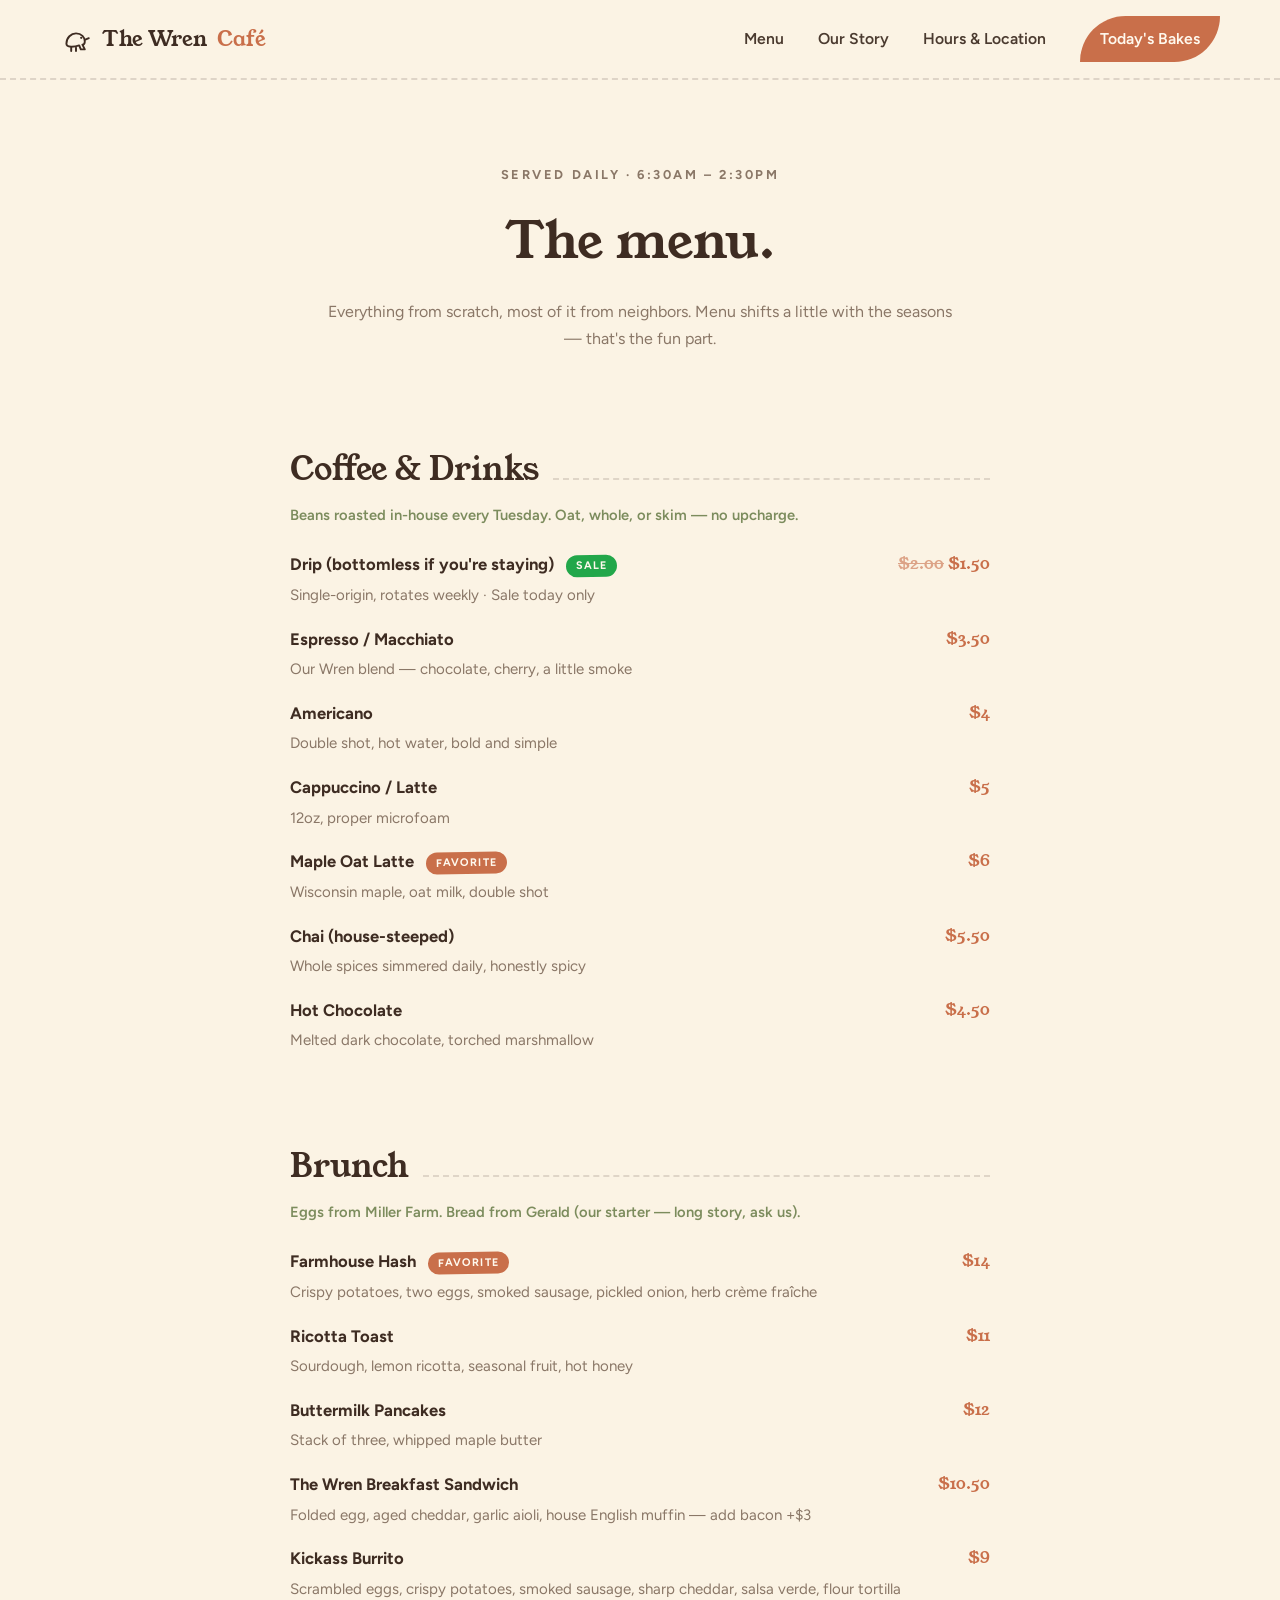
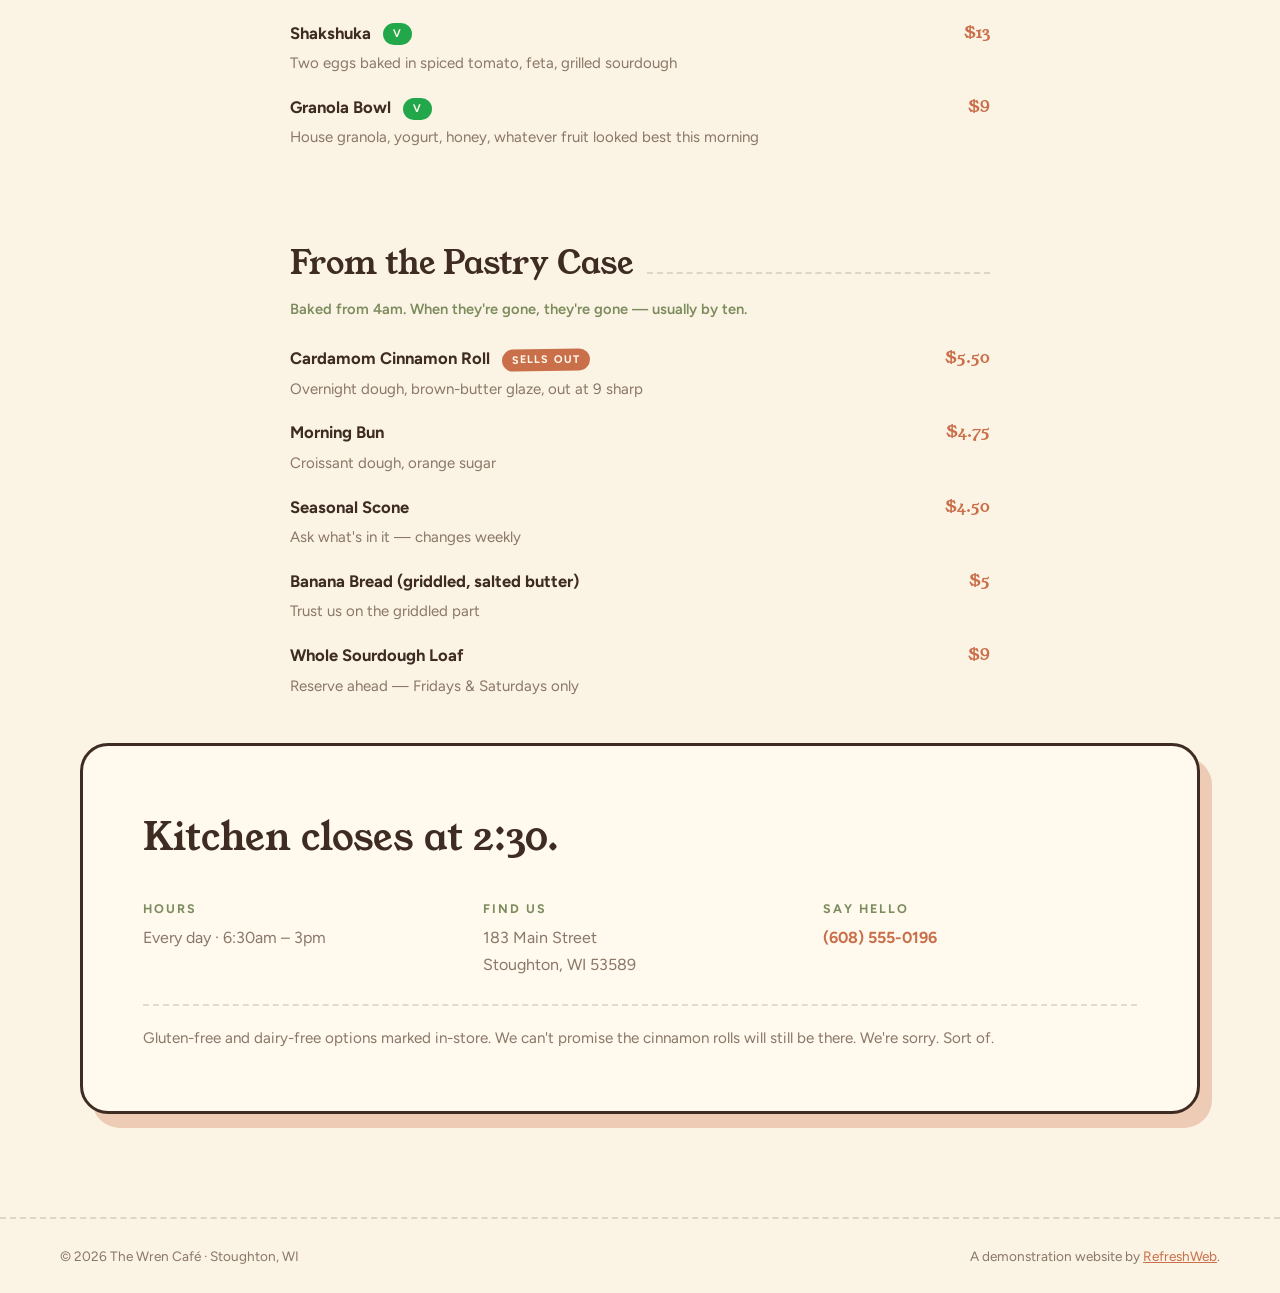
==== commit 211d885d: "RefreshWeb: Add Americano to the Coffee & Drinks menu section on menu.html" ====
--- a/menu.html
+++ b/menu.html
@@ -45,6 +45,7 @@
       <ul class="menu-list">
         <li class="reveal"><strong>Drip (bottomless if you're staying) <span class="menu-flag">sale</span></strong><span class="menu-price"><span style="text-decoration: line-through; opacity: 0.6;">$2.00</span> <span style="color: inherit;">$1.50</span></span><em>Single-origin, rotates weekly · Sale today only</em></li>
         <li class="reveal"><strong>Espresso / Macchiato</strong><span class="menu-price">$3.50</span><em>Our Wren blend — chocolate, cherry, a little smoke</em></li>
+        <li class="reveal"><strong>Americano</strong><span class="menu-price">$4</span><em>Double shot, hot water, bold and simple</em></li>
         <li class="reveal"><strong>Cappuccino / Latte</strong><span class="menu-price">$5</span><em>12oz, proper microfoam</em></li>
         <li class="reveal"><strong>Maple Oat Latte <span class="menu-flag hot">favorite</span></strong><span class="menu-price">$6</span><em>Wisconsin maple, oat milk, double shot</em></li>
         <li class="reveal"><strong>Chai (house-steeped)</strong><span class="menu-price">$5.50</span><em>Whole spices simmered daily, honestly spicy</em></li>
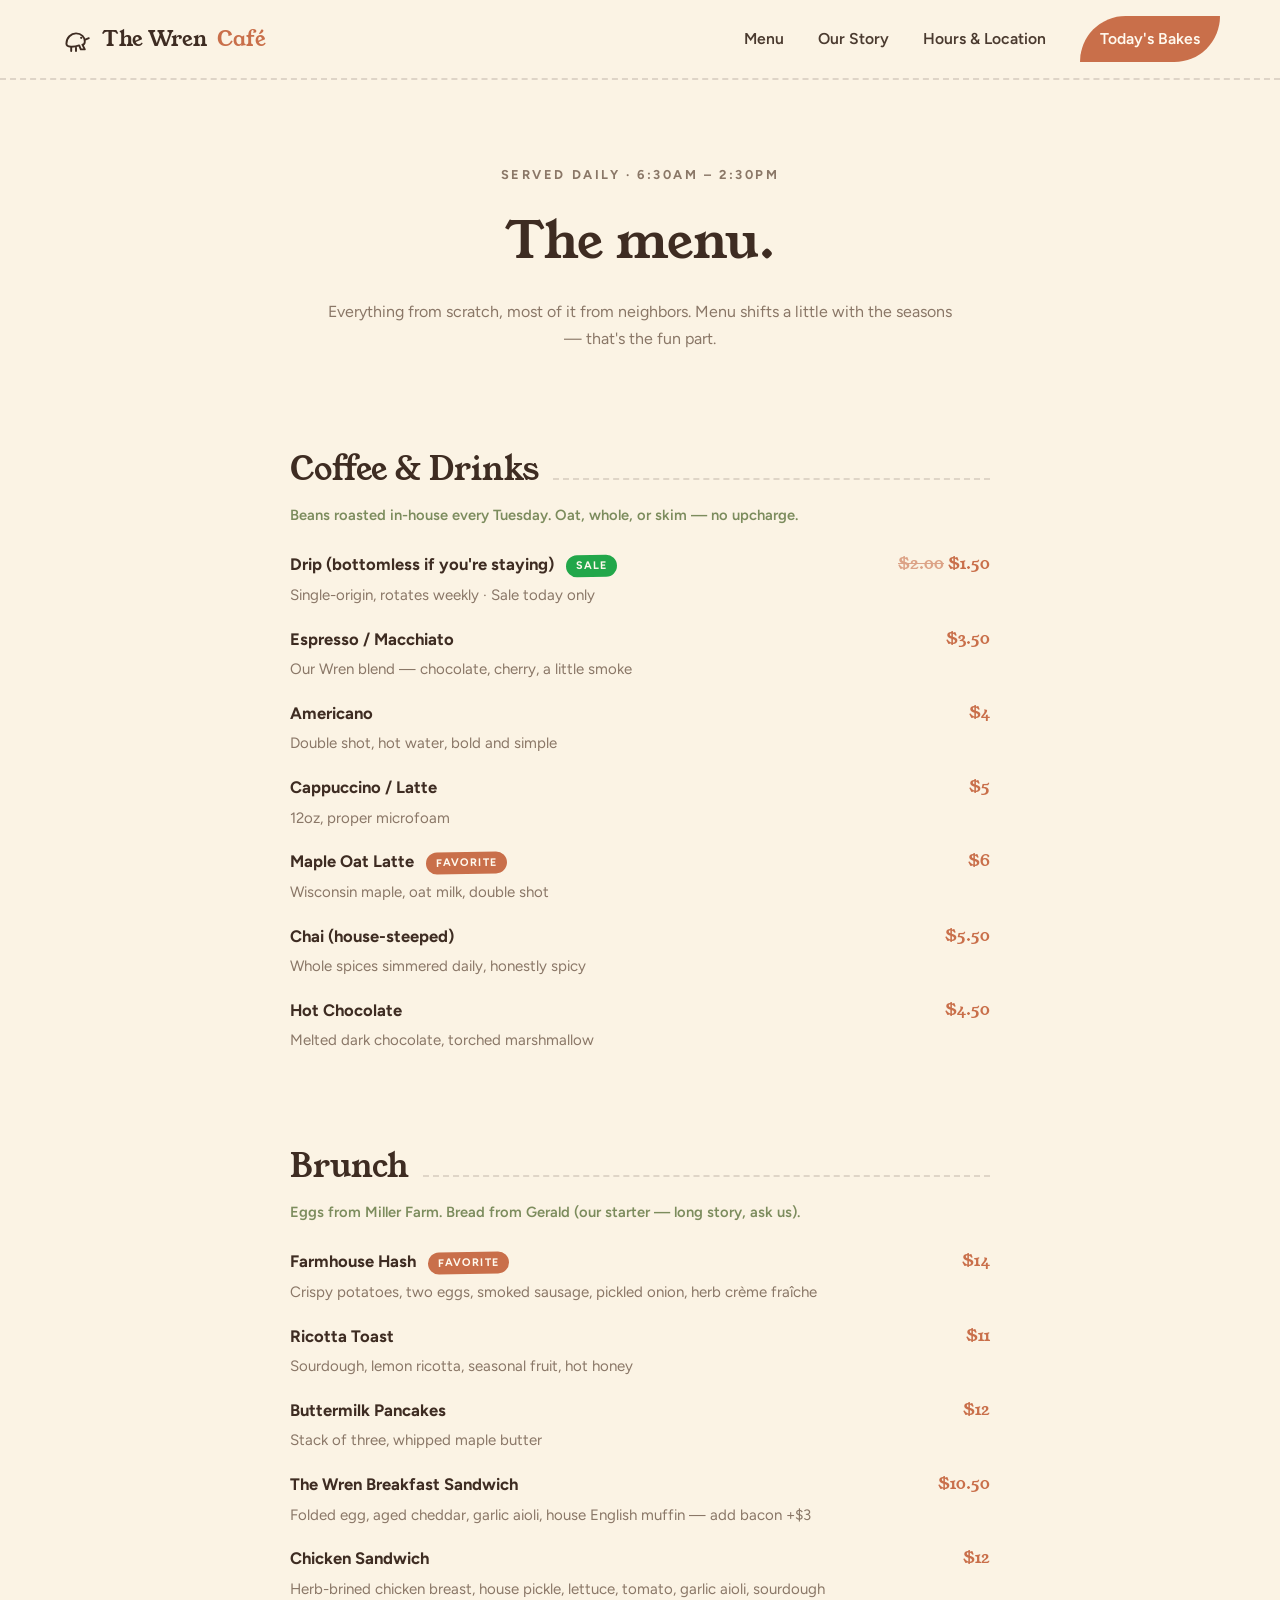
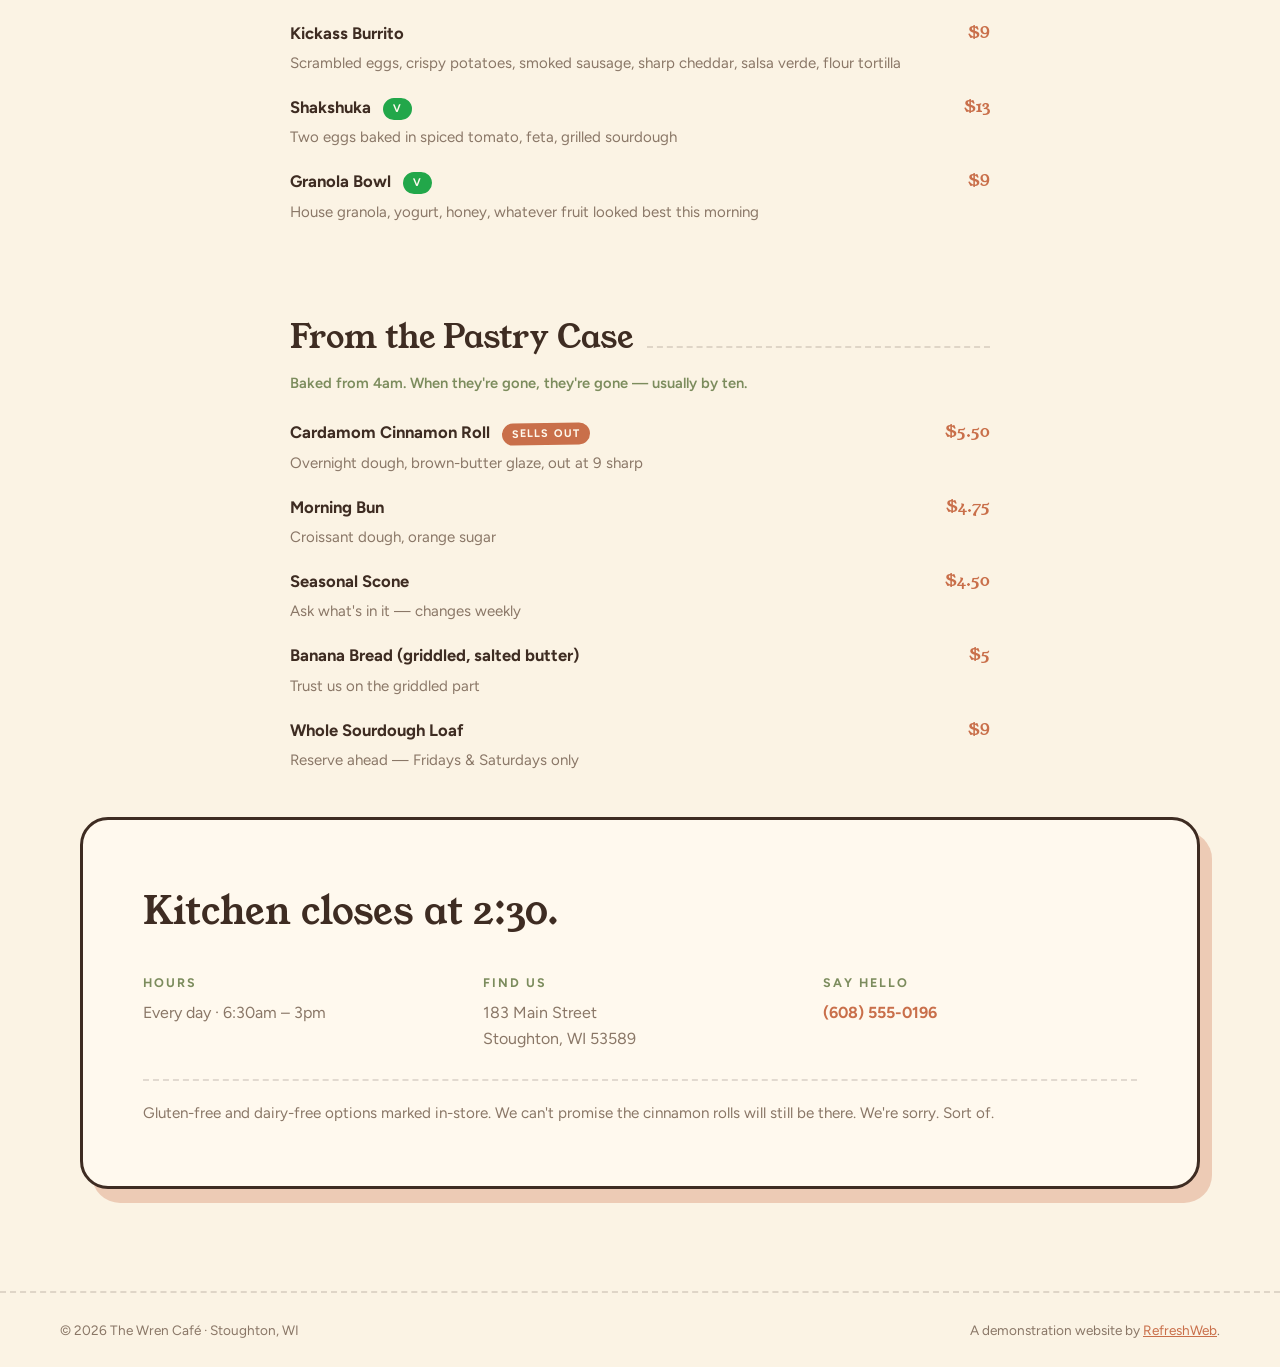
==== commit b14eedbe: "RefreshWeb: Add a chicken sandwich to the lunch menu section" ====
--- a/menu.html
+++ b/menu.html
@@ -61,6 +61,7 @@
         <li class="reveal"><strong>Ricotta Toast</strong><span class="menu-price">$11</span><em>Sourdough, lemon ricotta, seasonal fruit, hot honey</em></li>
         <li class="reveal"><strong>Buttermilk Pancakes</strong><span class="menu-price">$12</span><em>Stack of three, whipped maple butter</em></li>
         <li class="reveal"><strong>The Wren Breakfast Sandwich</strong><span class="menu-price">$10.50</span><em>Folded egg, aged cheddar, garlic aioli, house English muffin — add bacon +$3</em></li>
+        <li class="reveal"><strong>Chicken Sandwich</strong><span class="menu-price">$12</span><em>Herb-brined chicken breast, house pickle, lettuce, tomato, garlic aioli, sourdough</em></li>
         <li class="reveal"><strong>Kickass Burrito</strong><span class="menu-price">$9</span><em>Scrambled eggs, crispy potatoes, smoked sausage, sharp cheddar, salsa verde, flour tortilla</em></li>
         <li class="reveal"><strong>Shakshuka <span class="menu-flag">v</span></strong><span class="menu-price">$13</span><em>Two eggs baked in spiced tomato, feta, grilled sourdough</em></li>
         <li class="reveal"><strong>Granola Bowl <span class="menu-flag">v</span></strong><span class="menu-price">$9</span><em>House granola, yogurt, honey, whatever fruit looked best this morning</em></li>
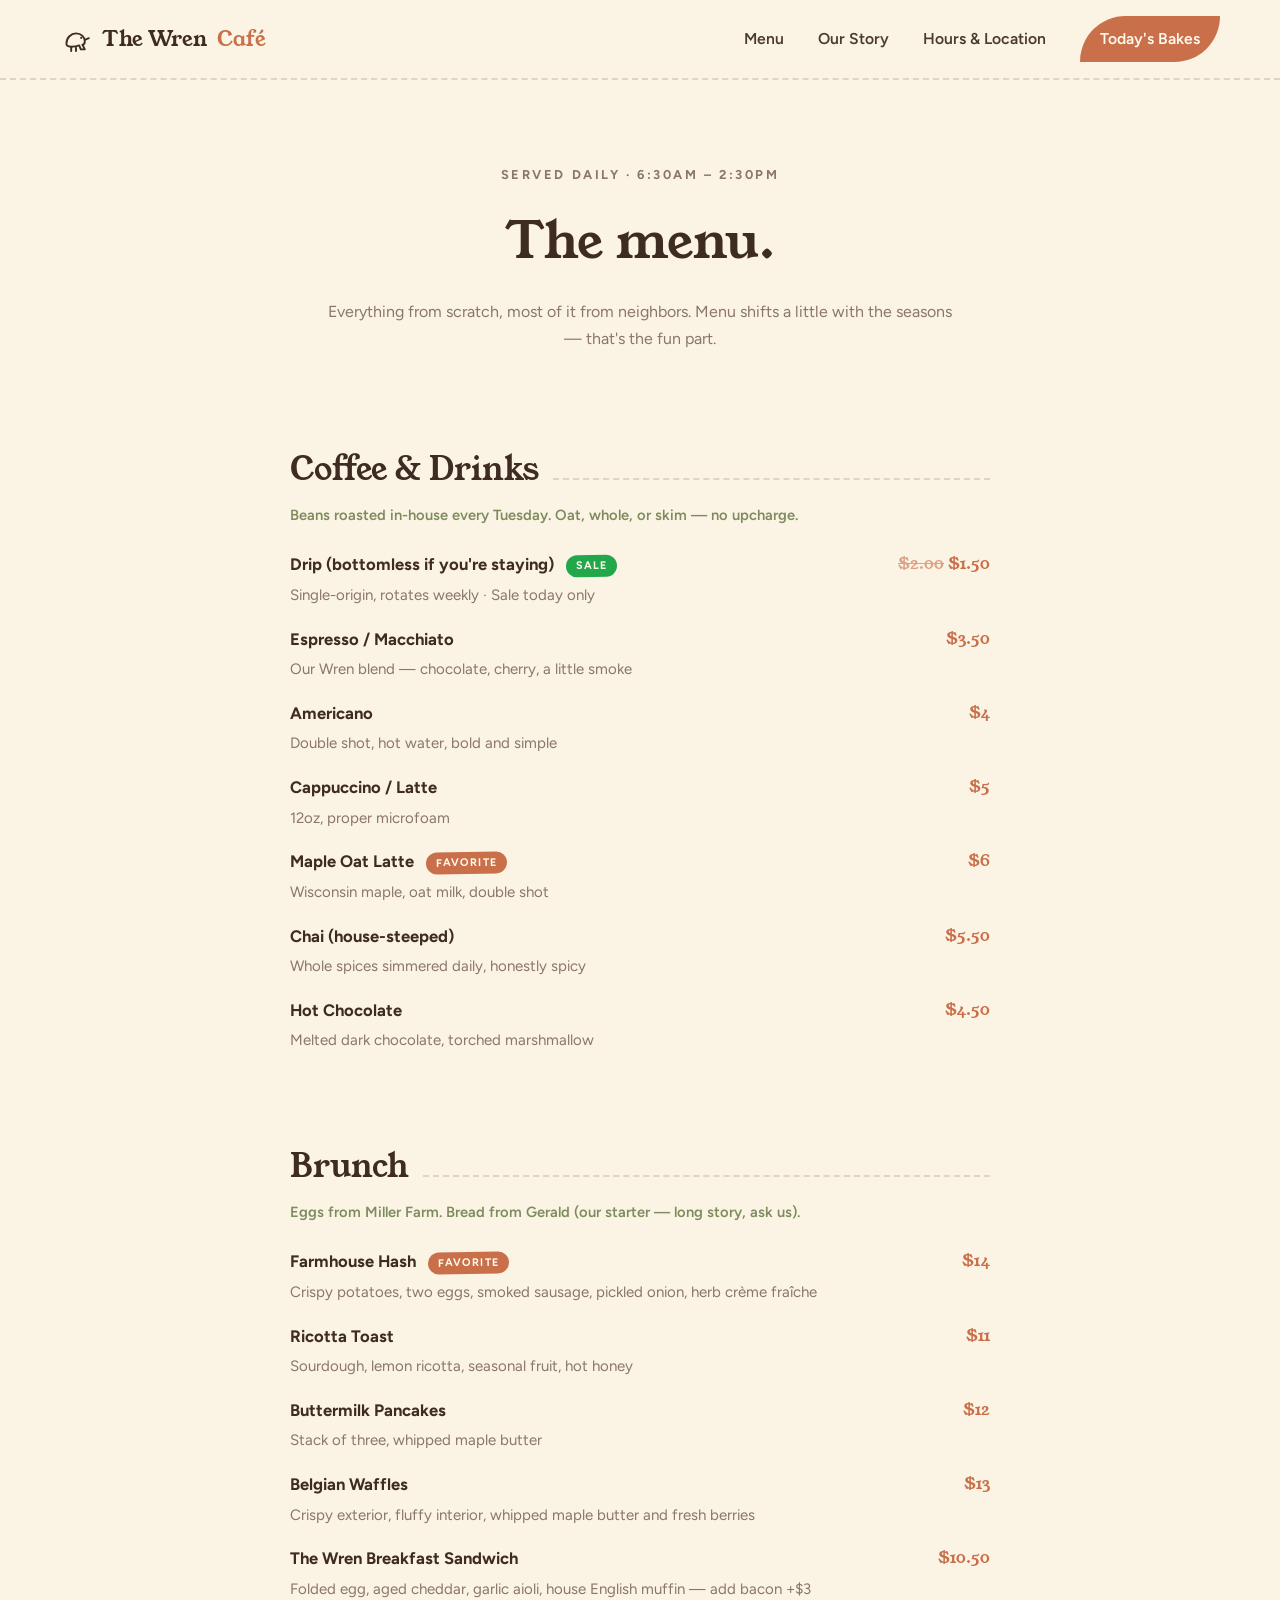
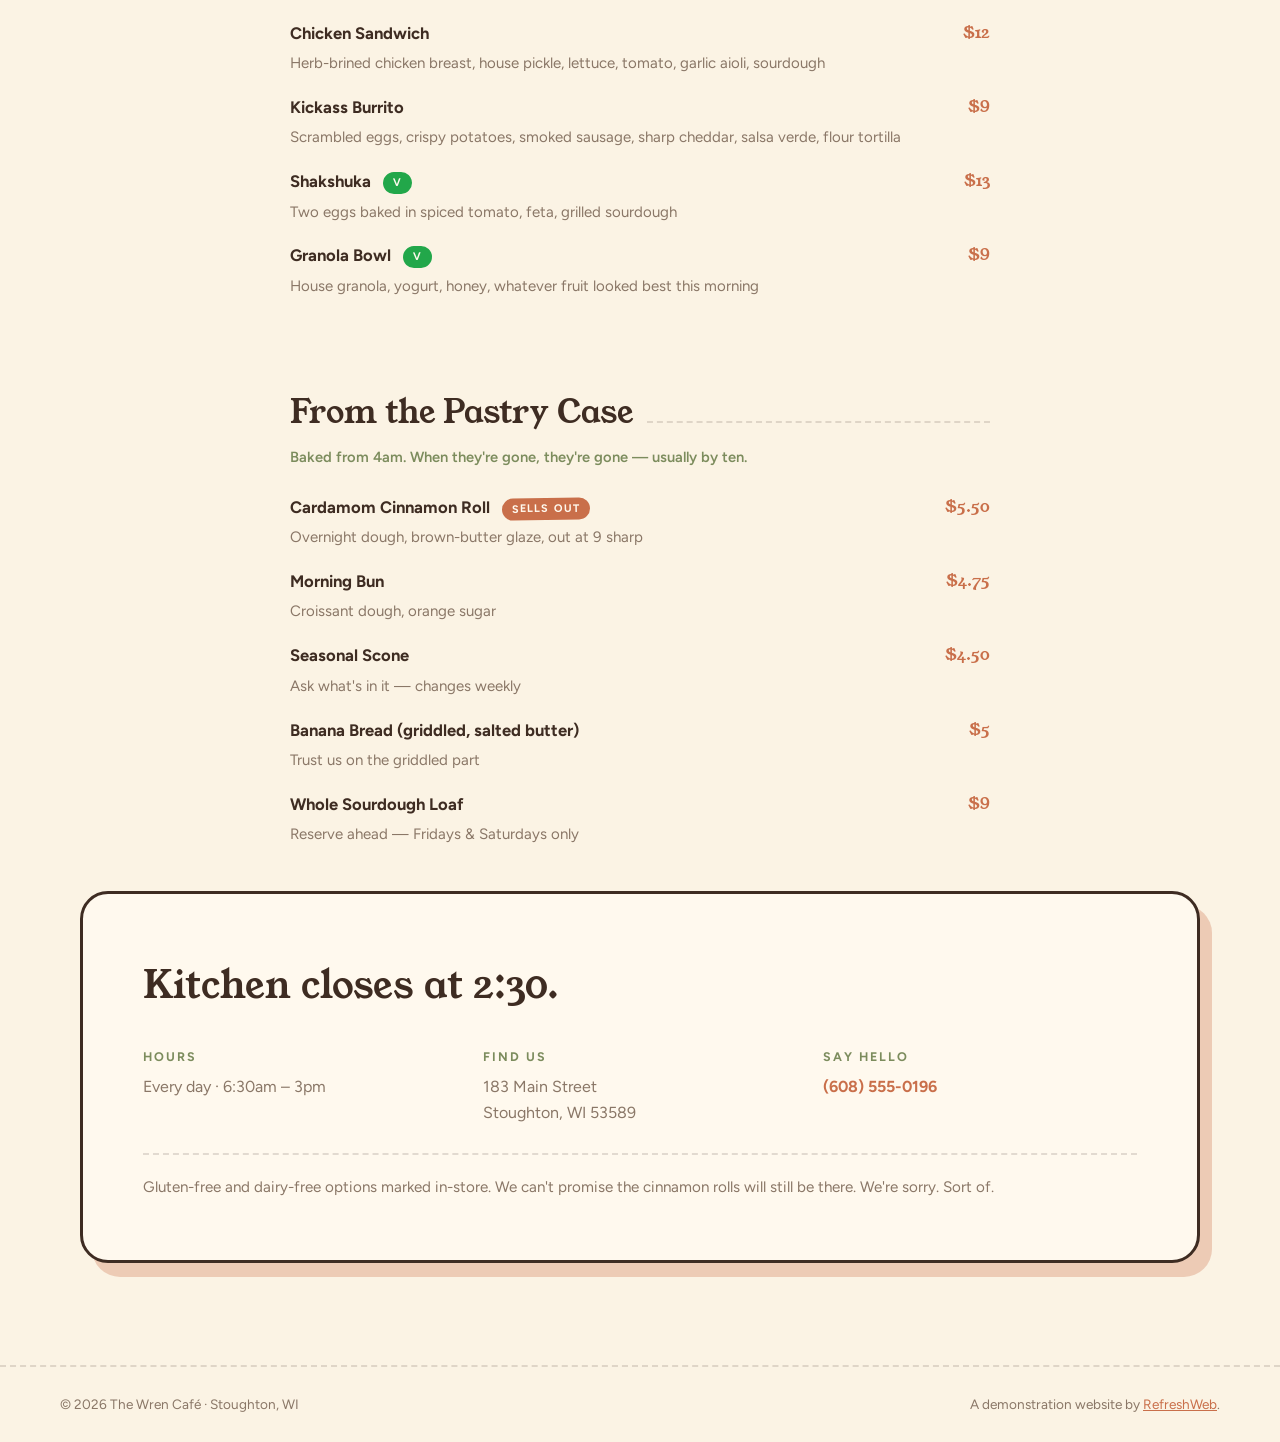
==== commit b0145bbb: "RefreshWeb: Add a waffle meal item to the menu" ====
--- a/menu.html
+++ b/menu.html
@@ -60,6 +60,7 @@
         <li class="reveal"><strong>Farmhouse Hash <span class="menu-flag hot">favorite</span></strong><span class="menu-price">$14</span><em>Crispy potatoes, two eggs, smoked sausage, pickled onion, herb crème fraîche</em></li>
         <li class="reveal"><strong>Ricotta Toast</strong><span class="menu-price">$11</span><em>Sourdough, lemon ricotta, seasonal fruit, hot honey</em></li>
         <li class="reveal"><strong>Buttermilk Pancakes</strong><span class="menu-price">$12</span><em>Stack of three, whipped maple butter</em></li>
+        <li class="reveal"><strong>Belgian Waffles</strong><span class="menu-price">$13</span><em>Crispy exterior, fluffy interior, whipped maple butter and fresh berries</em></li>
         <li class="reveal"><strong>The Wren Breakfast Sandwich</strong><span class="menu-price">$10.50</span><em>Folded egg, aged cheddar, garlic aioli, house English muffin — add bacon +$3</em></li>
         <li class="reveal"><strong>Chicken Sandwich</strong><span class="menu-price">$12</span><em>Herb-brined chicken breast, house pickle, lettuce, tomato, garlic aioli, sourdough</em></li>
         <li class="reveal"><strong>Kickass Burrito</strong><span class="menu-price">$9</span><em>Scrambled eggs, crispy potatoes, smoked sausage, sharp cheddar, salsa verde, flour tortilla</em></li>
